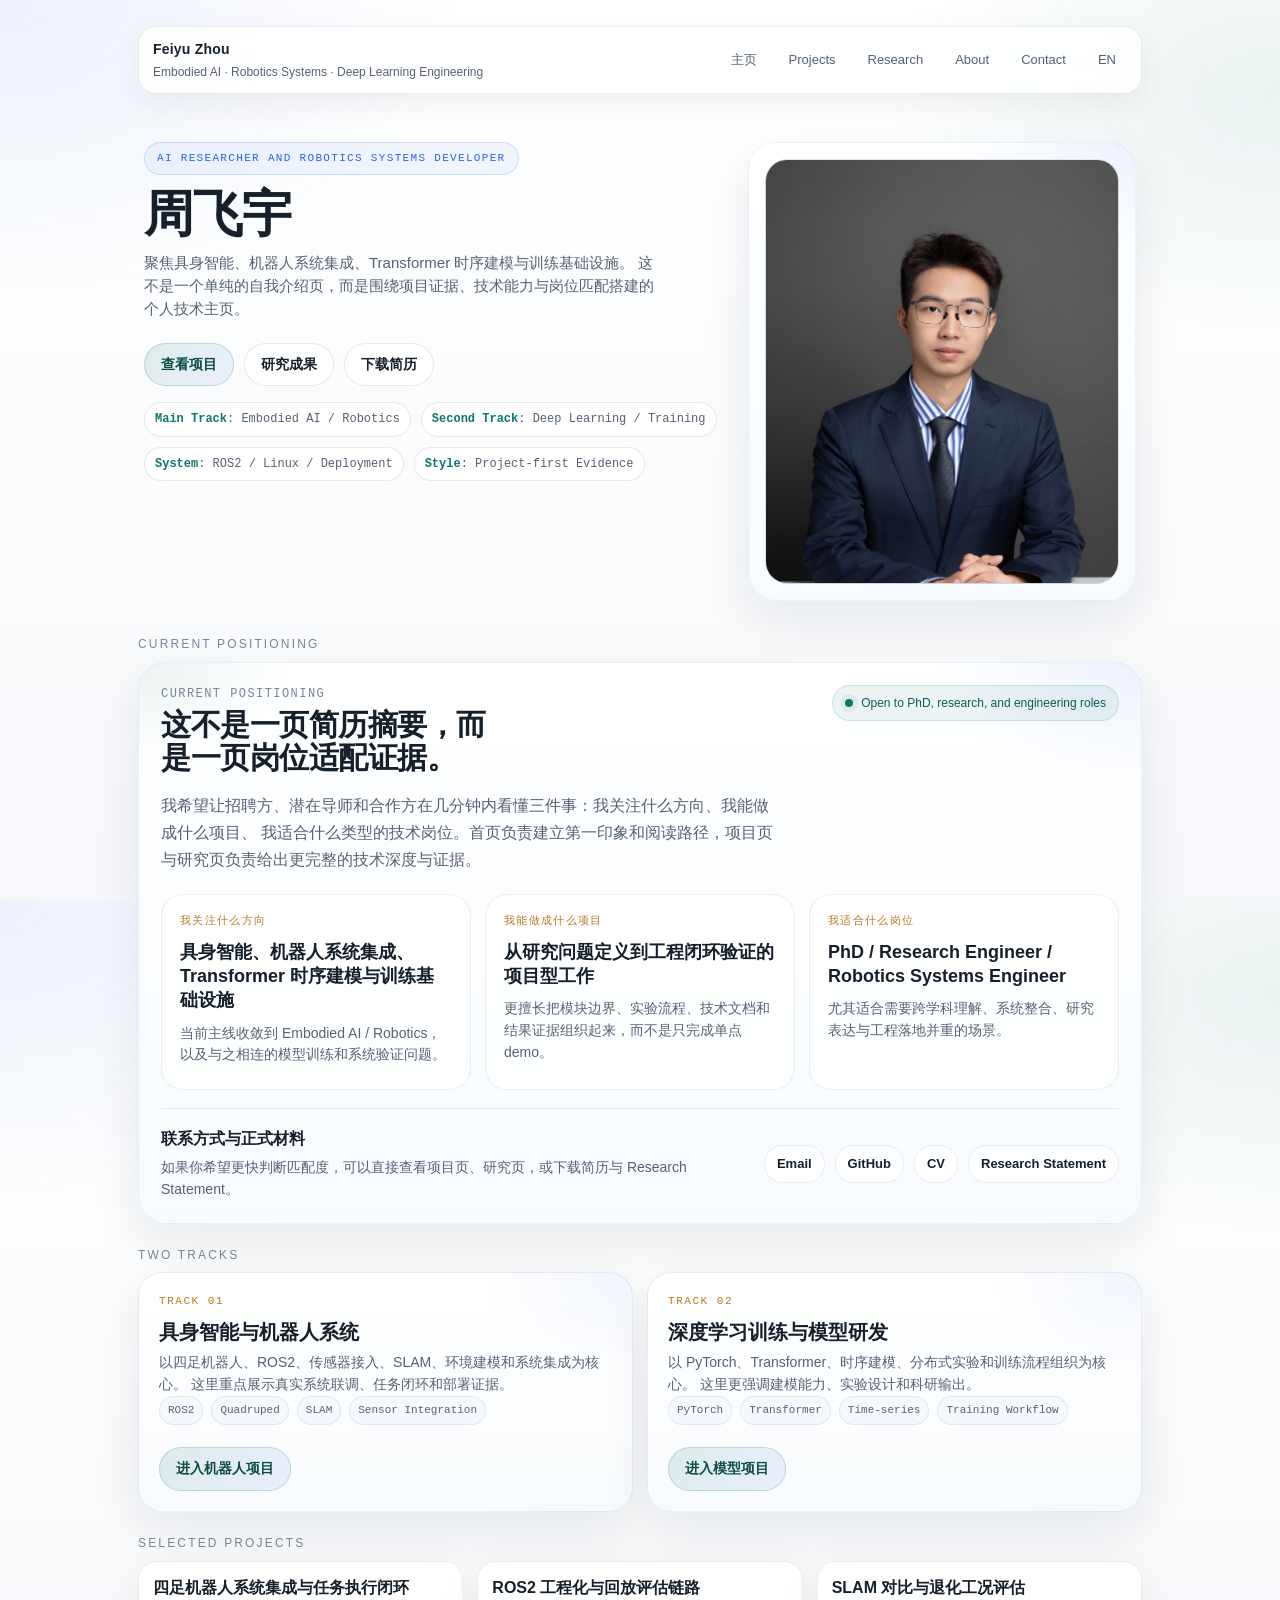
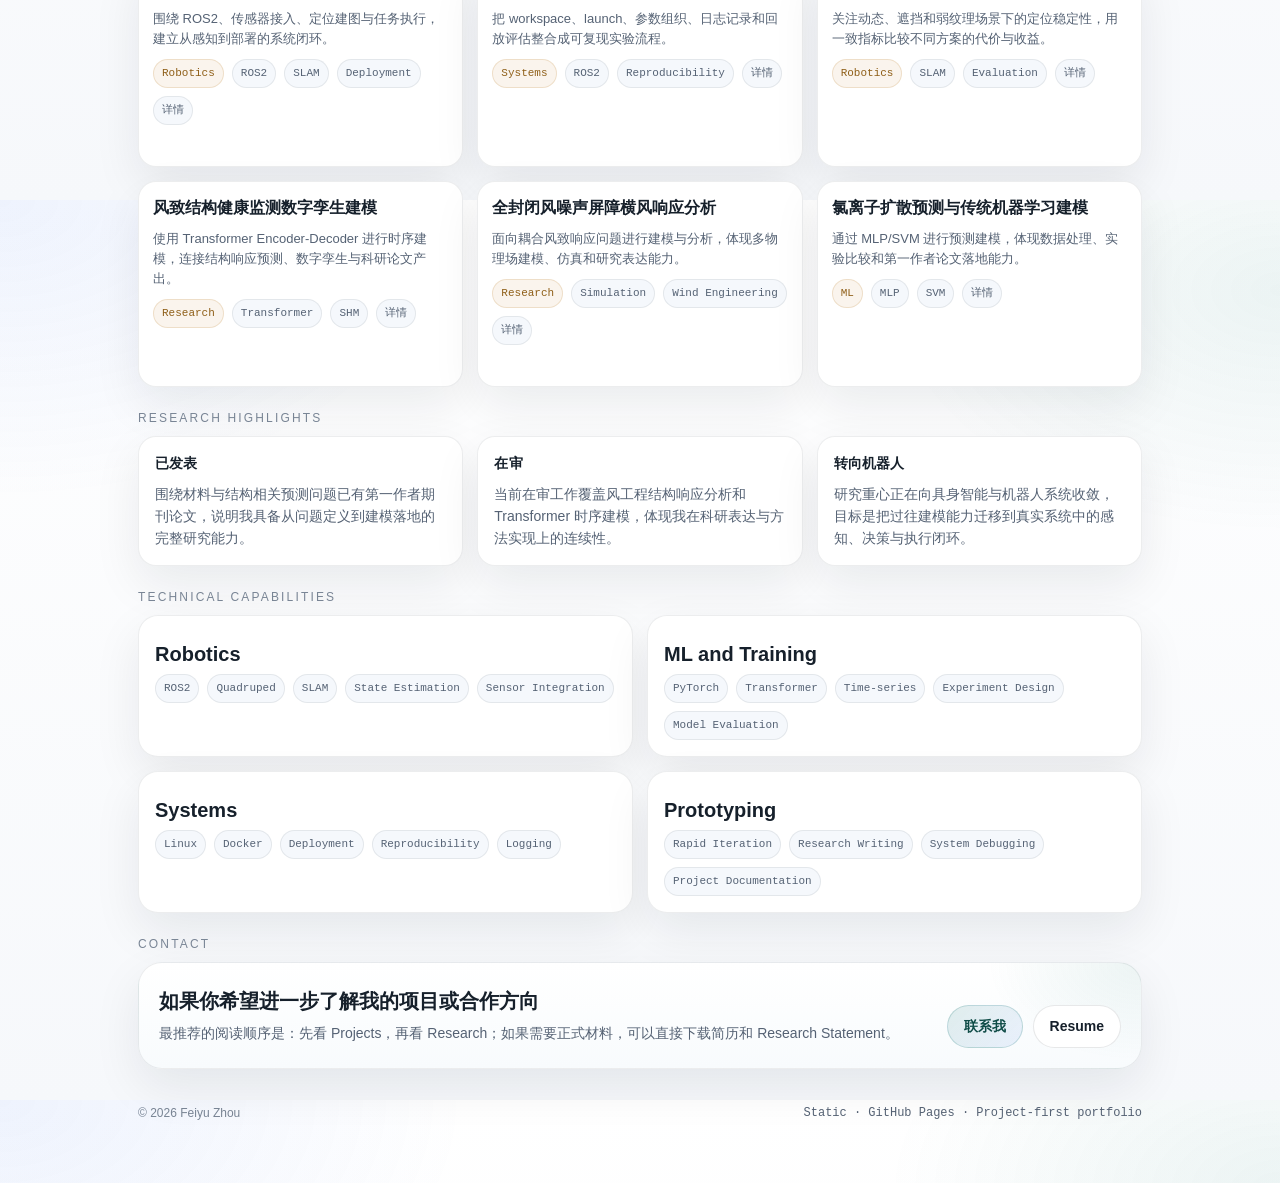
==== index.html @ b2c99eb6 "Completely redesign current positioning section" ====
<!doctype html>
<html lang="zh-CN">
  <head>
    <meta charset="utf-8" />
    <meta name="viewport" content="width=device-width, initial-scale=1" />
    <title>Feiyu Zhou | AI 与机器人系统研发主页</title>
    <meta
      name="description"
      content="周飞宇的个人主页：以项目为核心，展示具身智能、机器人系统集成、深度学习训练与研究成果。"
    />
    <meta name="theme-color" content="#f6f8fb" />
    <link rel="icon" href="assets/favicon.svg" />
    <link rel="stylesheet" href="assets/styles.css" />
  </head>
  <body>
    <div class="wrap">
      <header class="topbar">
        <div class="brand">
          <strong>Feiyu Zhou</strong>
          <span>Embodied AI · Robotics Systems · Deep Learning Engineering</span>
        </div>
        <nav class="nav" aria-label="primary">
          <a href="./">主页</a>
          <a href="projects/">Projects</a>
          <a href="research/">Research</a>
          <a href="about/">About</a>
          <a href="contact/">Contact</a>
          <a href="en/">EN</a>
        </nav>
      </header>

      <section class="hero home-hero">
        <div class="home-hero-main fade-in">
          <div class="eyebrow">AI Researcher and Robotics Systems Developer</div>
          <h1>周飞宇</h1>
          <p class="hero-lead hero-lead-wide">
            聚焦具身智能、机器人系统集成、Transformer 时序建模与训练基础设施。
            这不是一个单纯的自我介绍页，而是围绕项目证据、技术能力与岗位匹配搭建的个人技术主页。
          </p>

          <div class="hero-actions">
            <a class="button primary" href="projects/">查看项目</a>
            <a class="button" href="research/">研究成果</a>
            <a class="button" href="assets/FeiyuZhou_CV.pdf">下载简历</a>
          </div>

          <div class="pillrow">
            <span class="pill"><b>Main Track</b>: Embodied AI / Robotics</span>
            <span class="pill"><b>Second Track</b>: Deep Learning / Training</span>
            <span class="pill"><b>System</b>: ROS2 / Linux / Deployment</span>
            <span class="pill"><b>Style</b>: Project-first Evidence</span>
          </div>
        </div>

        <aside class="profile-panel fade-in d2">
          <figure class="profile-portrait-card">
            <div class="profile-portrait">
              <img src="assets/personal-professional-photo.jpeg" alt="Feiyu Zhou professional portrait" />
            </div>
          </figure>
        </aside>
      </section>

      <section class="section-block fade-in d2">
        <div class="section-title">Current Positioning</div>
        <div class="positioning-redesign">
          <div class="positioning-redesign-head">
            <div>
              <div class="profile-kicker">Current Positioning</div>
              <h2>这不是一页简历摘要，而是一页岗位适配证据。</h2>
            </div>
            <span class="status-dot">Open to PhD, research, and engineering roles</span>
          </div>

          <p class="positioning-redesign-summary">
            我希望让招聘方、潜在导师和合作方在几分钟内看懂三件事：我关注什么方向、我能做成什么项目、
            我适合什么类型的技术岗位。首页负责建立第一印象和阅读路径，项目页与研究页负责给出更完整的技术深度与证据。
          </p>

          <div class="positioning-redesign-grid">
            <article class="positioning-card">
              <span class="positioning-label">我关注什么方向</span>
              <strong>具身智能、机器人系统集成、Transformer 时序建模与训练基础设施</strong>
              <p>当前主线收敛到 Embodied AI / Robotics，以及与之相连的模型训练和系统验证问题。</p>
            </article>

            <article class="positioning-card">
              <span class="positioning-label">我能做成什么项目</span>
              <strong>从研究问题定义到工程闭环验证的项目型工作</strong>
              <p>更擅长把模块边界、实验流程、技术文档和结果证据组织起来，而不是只完成单点 demo。</p>
            </article>

            <article class="positioning-card">
              <span class="positioning-label">我适合什么岗位</span>
              <strong>PhD / Research Engineer / Robotics Systems Engineer</strong>
              <p>尤其适合需要跨学科理解、系统整合、研究表达与工程落地并重的场景。</p>
            </article>
          </div>

          <div class="positioning-support">
            <div class="positioning-support-copy">
              <strong>联系方式与正式材料</strong>
              <p>如果你希望更快判断匹配度，可以直接查看项目页、研究页，或下载简历与 Research Statement。</p>
            </div>
            <div class="positioning-links">
              <a href="mailto:Feiyu.2002@outlook.com">Email</a>
              <a href="https://github.com/fatfishzhou" target="_blank" rel="noreferrer">GitHub</a>
              <a href="assets/FeiyuZhou_CV.pdf">CV</a>
              <a href="assets/FeiyuZhou_RS.pdf">Research Statement</a>
            </div>
          </div>
        </div>
      </section>

      <section class="section-block fade-in d2">
        <div class="section-title">Two Tracks</div>
        <div class="track-grid">
          <article class="track-card">
            <div class="track-kicker">Track 01</div>
            <h3>具身智能与机器人系统</h3>
            <p>
              以四足机器人、ROS2、传感器接入、SLAM、环境建模和系统集成为核心。
              这里重点展示真实系统联调、任务闭环和部署证据。
            </p>
            <div class="meta">
              <span class="tag">ROS2</span>
              <span class="tag">Quadruped</span>
              <span class="tag">SLAM</span>
              <span class="tag">Sensor Integration</span>
            </div>
            <div class="hero-actions">
              <a class="button primary" href="projects/robotics/">进入机器人项目</a>
            </div>
          </article>

          <article class="track-card">
            <div class="track-kicker">Track 02</div>
            <h3>深度学习训练与模型研发</h3>
            <p>
              以 PyTorch、Transformer、时序建模、分布式实验和训练流程组织为核心。
              这里更强调建模能力、实验设计和科研输出。
            </p>
            <div class="meta">
              <span class="tag">PyTorch</span>
              <span class="tag">Transformer</span>
              <span class="tag">Time-series</span>
              <span class="tag">Training Workflow</span>
            </div>
            <div class="hero-actions">
              <a class="button primary" href="projects/ml/">进入模型项目</a>
            </div>
          </article>
        </div>
      </section>

      <section class="section-block fade-in d3">
        <div class="section-title">Selected Projects</div>
        <div class="project-grid">
          <article class="proj project-card">
            <h4>四足机器人系统集成与任务执行闭环</h4>
            <p>围绕 ROS2、传感器接入、定位建图与任务执行，建立从感知到部署的系统闭环。</p>
            <div class="meta">
              <span class="tag level">Robotics</span>
              <span class="tag">ROS2</span>
              <span class="tag">SLAM</span>
              <span class="tag">Deployment</span>
              <a class="tag" href="projects/robotics/">详情</a>
            </div>
          </article>

          <article class="proj project-card">
            <h4>ROS2 工程化与回放评估链路</h4>
            <p>把 workspace、launch、参数组织、日志记录和回放评估整合成可复现实验流程。</p>
            <div class="meta">
              <span class="tag level">Systems</span>
              <span class="tag">ROS2</span>
              <span class="tag">Reproducibility</span>
              <a class="tag" href="projects/robotics/">详情</a>
            </div>
          </article>

          <article class="proj project-card">
            <h4>SLAM 对比与退化工况评估</h4>
            <p>关注动态、遮挡和弱纹理场景下的定位稳定性，用一致指标比较不同方案的代价与收益。</p>
            <div class="meta">
              <span class="tag level">Robotics</span>
              <span class="tag">SLAM</span>
              <span class="tag">Evaluation</span>
              <a class="tag" href="projects/robotics/">详情</a>
            </div>
          </article>

          <article class="proj project-card">
            <h4>风致结构健康监测数字孪生建模</h4>
            <p>使用 Transformer Encoder-Decoder 进行时序建模，连接结构响应预测、数字孪生与科研论文产出。</p>
            <div class="meta">
              <span class="tag level">Research</span>
              <span class="tag">Transformer</span>
              <span class="tag">SHM</span>
              <a class="tag" href="projects/ml/">详情</a>
            </div>
          </article>

          <article class="proj project-card">
            <h4>全封闭风噪声屏障横风响应分析</h4>
            <p>面向耦合风致响应问题进行建模与分析，体现多物理场建模、仿真和研究表达能力。</p>
            <div class="meta">
              <span class="tag level">Research</span>
              <span class="tag">Simulation</span>
              <span class="tag">Wind Engineering</span>
              <a class="tag" href="research/">详情</a>
            </div>
          </article>

          <article class="proj project-card">
            <h4>氯离子扩散预测与传统机器学习建模</h4>
            <p>通过 MLP/SVM 进行预测建模，体现数据处理、实验比较和第一作者论文落地能力。</p>
            <div class="meta">
              <span class="tag level">ML</span>
              <span class="tag">MLP</span>
              <span class="tag">SVM</span>
              <a class="tag" href="projects/ml/">详情</a>
            </div>
          </article>
        </div>
      </section>

      <section class="section-block fade-in d3">
        <div class="section-title">Research Highlights</div>
        <div class="highlight-grid">
          <article class="card">
            <h3>已发表</h3>
            <p class="card-copy">围绕材料与结构相关预测问题已有第一作者期刊论文，说明我具备从问题定义到建模落地的完整研究能力。</p>
          </article>
          <article class="card">
            <h3>在审</h3>
            <p class="card-copy">当前在审工作覆盖风工程结构响应分析和 Transformer 时序建模，体现我在科研表达与方法实现上的连续性。</p>
          </article>
          <article class="card">
            <h3>转向机器人</h3>
            <p class="card-copy">研究重心正在向具身智能与机器人系统收敛，目标是把过往建模能力迁移到真实系统中的感知、决策与执行闭环。</p>
          </article>
        </div>
      </section>

      <section class="section-block fade-in d4">
        <div class="section-title">Technical Capabilities</div>
        <div class="skill-wall">
          <article class="skill-group">
            <h3>Robotics</h3>
            <div class="meta">
              <span class="tag">ROS2</span>
              <span class="tag">Quadruped</span>
              <span class="tag">SLAM</span>
              <span class="tag">State Estimation</span>
              <span class="tag">Sensor Integration</span>
            </div>
          </article>
          <article class="skill-group">
            <h3>ML and Training</h3>
            <div class="meta">
              <span class="tag">PyTorch</span>
              <span class="tag">Transformer</span>
              <span class="tag">Time-series</span>
              <span class="tag">Experiment Design</span>
              <span class="tag">Model Evaluation</span>
            </div>
          </article>
          <article class="skill-group">
            <h3>Systems</h3>
            <div class="meta">
              <span class="tag">Linux</span>
              <span class="tag">Docker</span>
              <span class="tag">Deployment</span>
              <span class="tag">Reproducibility</span>
              <span class="tag">Logging</span>
            </div>
          </article>
          <article class="skill-group">
            <h3>Prototyping</h3>
            <div class="meta">
              <span class="tag">Rapid Iteration</span>
              <span class="tag">Research Writing</span>
              <span class="tag">System Debugging</span>
              <span class="tag">Project Documentation</span>
            </div>
          </article>
        </div>
      </section>

      <section class="section-block fade-in d4">
        <div class="section-title">Contact</div>
        <div class="contact-banner">
          <div>
            <h3>如果你希望进一步了解我的项目或合作方向</h3>
            <p>
              最推荐的阅读顺序是：先看 <a href="projects/">Projects</a>，再看
              <a href="research/">Research</a>；如果需要正式材料，可以直接下载简历和 Research Statement。
            </p>
          </div>
          <div class="hero-actions">
            <a class="button primary" href="contact/">联系我</a>
            <a class="button" href="assets/FeiyuZhou_CV.pdf">Resume</a>
          </div>
        </div>
      </section>

      <footer class="footer">
        <div>© <span id="y"></span> Feiyu Zhou</div>
        <div><code>Static · GitHub Pages · Project-first portfolio</code></div>
      </footer>
    </div>

    <script src="assets/site.js"></script>
    <script>
      document.getElementById("y").textContent = String(new Date().getFullYear());
    </script>
  </body>
</html>
---- assets/styles.css ----
:root {
  --bg0: #f6f8fb;
  --bg1: #eef3f8;
  --bg2: #ffffff;
  --card: #ffffff;
  --card2: #f5f8fc;
  --border: #d8e1eb;
  --text: #16202b;
  --muted: #556274;
  --muted2: #798595;
  --accent: #0f766e;
  --accent2: #b7791f;
  --accent3: #2563eb;
  --danger: #c2410c;
  --shadow: 0 18px 48px rgba(15, 23, 42, 0.08);

  --radius: 18px;
  --radius2: 12px;
  --maxw: 1040px;
  --mono: ui-monospace, SFMono-Regular, Menlo, Monaco, Consolas, "Liberation Mono", "Courier New", monospace;
  --sans: "Avenir Next", "Segoe UI", "PingFang SC", "Hiragino Sans GB",
    "Microsoft YaHei", "Noto Sans CJK SC", sans-serif;
}

* { box-sizing: border-box; }
html, body { height: 100%; }

body {
  margin: 0;
  color: var(--text);
  font-family: var(--sans);
  line-height: 1.55;
  background:
    radial-gradient(780px 500px at 0% 0%, rgba(37, 99, 235, 0.08), transparent 60%),
    radial-gradient(680px 420px at 100% 10%, rgba(15, 118, 110, 0.08), transparent 58%),
    linear-gradient(180deg, var(--bg2), var(--bg0));
}

a {
  color: inherit;
  text-decoration: none;
}

a:hover {
  text-decoration: underline;
  text-underline-offset: 3px;
}

.wrap {
  max-width: var(--maxw);
  margin: 0 auto;
  padding: 26px 18px 60px;
}

.topbar {
  display: flex;
  align-items: center;
  justify-content: space-between;
  gap: 14px;
  padding: 12px 14px;
  border: 1px solid rgba(22, 32, 43, 0.08);
  border-radius: var(--radius);
  background: rgba(255, 255, 255, 0.86);
  backdrop-filter: blur(12px);
  box-shadow: 0 10px 30px rgba(15, 23, 42, 0.06);
  position: sticky;
  top: 14px;
  z-index: 10;
}

.brand {
  display: flex;
  flex-direction: column;
  gap: 2px;
}

.brand strong {
  letter-spacing: 0.2px;
  font-size: 14px;
}

.brand span {
  font-size: 12px;
  color: var(--muted);
}

.nav {
  display: flex;
  flex-wrap: wrap;
  gap: 10px;
  justify-content: flex-end;
}

.nav a {
  font-size: 13px;
  padding: 8px 10px;
  border-radius: 999px;
  border: 1px solid transparent;
  color: var(--muted);
}

.nav a[aria-current="page"] {
  color: var(--accent3);
  border-color: rgba(37, 99, 235, 0.18);
  background: rgba(37, 99, 235, 0.08);
}

.nav a:hover {
  color: var(--text);
  border-color: rgba(22, 32, 43, 0.1);
  background: rgba(255, 255, 255, 0.82);
  text-decoration: none;
}

.hero {
  padding: 44px 6px 12px;
  display: grid;
  grid-template-columns: 1.35fr 0.65fr;
  gap: 18px;
  align-items: start;
}

.home-hero {
  grid-template-columns: minmax(0, 1.2fr) minmax(320px, 0.8fr);
  gap: 22px;
  padding-top: 48px;
}

.home-hero-main {
  position: relative;
}

.eyebrow {
  display: inline-flex;
  align-items: center;
  gap: 8px;
  padding: 7px 12px;
  border-radius: 999px;
  border: 1px solid rgba(37, 99, 235, 0.18);
  background: rgba(37, 99, 235, 0.06);
  color: var(--accent3);
  font-family: var(--mono);
  font-size: 11px;
  letter-spacing: 0.12em;
  text-transform: uppercase;
}

.hero h1 {
  margin: 14px 0 8px;
  font-size: 50px;
  line-height: 1.03;
  letter-spacing: -1.1px;
  max-width: 11ch;
}

.hero p {
  margin: 10px 0 0;
  color: var(--muted);
  font-size: 15px;
  max-width: 62ch;
}

.hero-lead {
  font-size: 16px;
  color: var(--muted);
  max-width: 58ch;
}

.hero-actions {
  display: flex;
  flex-wrap: wrap;
  gap: 10px;
  margin-top: 22px;
}

.button {
  display: inline-flex;
  align-items: center;
  justify-content: center;
  min-height: 42px;
  padding: 10px 16px;
  border-radius: 999px;
  border: 1px solid rgba(22, 32, 43, 0.1);
  background: #ffffff;
  color: var(--text);
  font-size: 14px;
  font-weight: 600;
  text-decoration: none;
  transition: transform 180ms ease, border-color 180ms ease, background 180ms ease, box-shadow 180ms ease;
}

.button:hover {
  transform: translateY(-1px);
  border-color: rgba(22, 32, 43, 0.18);
  background: #f9fbfd;
  box-shadow: 0 10px 20px rgba(15, 23, 42, 0.05);
  text-decoration: none;
}

.button.primary {
  border-color: rgba(15, 118, 110, 0.2);
  background: linear-gradient(135deg, rgba(15, 118, 110, 0.12), rgba(37, 99, 235, 0.08));
  color: #0f4c47;
}

.button.ghost {
  background: transparent;
  color: var(--muted);
}

.pillrow {
  display: flex;
  flex-wrap: wrap;
  gap: 10px;
  margin-top: 16px;
}

.pill {
  font-family: var(--mono);
  font-size: 12px;
  padding: 7px 10px;
  border-radius: 999px;
  border: 1px solid rgba(22, 32, 43, 0.1);
  background: rgba(255, 255, 255, 0.84);
  color: var(--muted);
}

.pill b {
  color: var(--accent);
  font-weight: 700;
}

.signal-grid {
  display: grid;
  grid-template-columns: repeat(3, minmax(0, 1fr));
  gap: 12px;
  margin-top: 24px;
}

.signal-card {
  padding: 16px;
  border-radius: var(--radius);
  border: 1px solid rgba(22, 32, 43, 0.08);
  background: linear-gradient(180deg, #ffffff, #f8fbfd);
  box-shadow: var(--shadow);
}

.signal-card strong {
  display: block;
  margin: 8px 0;
  font-size: 16px;
  line-height: 1.3;
}

.signal-card p {
  margin: 0;
  font-size: 13px;
  color: var(--muted);
}

.signal-label {
  font-family: var(--mono);
  font-size: 11px;
  letter-spacing: 0.14em;
  text-transform: uppercase;
  color: var(--accent2);
}

.card {
  border: 1px solid rgba(22, 32, 43, 0.08);
  border-radius: var(--radius);
  padding: 16px;
  background: var(--card);
  box-shadow: var(--shadow);
}

.card h3 {
  margin: 0 0 10px;
  font-size: 14px;
  letter-spacing: 0.2px;
}

.card .kv {
  display: grid;
  grid-template-columns: 90px 1fr;
  gap: 10px 12px;
  font-size: 13px;
  color: var(--muted);
}

.card .kv div:nth-child(odd) {
  font-family: var(--mono);
  color: var(--muted2);
}

.card .kv a {
  color: var(--text);
}

.profile-panel {
  position: relative;
}

.profile-portrait-card {
  margin: 0;
  border: 1px solid rgba(37, 99, 235, 0.08);
  border-radius: 28px;
  padding: 16px;
  background:
    radial-gradient(260px 160px at 100% 0%, rgba(37, 99, 235, 0.08), transparent 70%),
    linear-gradient(180deg, #ffffff, #f7fbff);
  box-shadow: var(--shadow);
}

.profile-card {
  position: relative;
  overflow: hidden;
  border: 1px solid rgba(37, 99, 235, 0.08);
  border-radius: 28px;
  padding: 22px;
  background:
    radial-gradient(260px 160px at 100% 0%, rgba(37, 99, 235, 0.08), transparent 70%),
    radial-gradient(220px 120px at 0% 18%, rgba(15, 118, 110, 0.08), transparent 70%),
    linear-gradient(180deg, #ffffff, #f7fbff);
  box-shadow: var(--shadow);
}

.profile-portrait {
  margin: 0;
  border-radius: 22px;
  overflow: hidden;
  aspect-ratio: 5 / 6;
  background: linear-gradient(180deg, #d9e1ea, #eef3f8);
  border: 1px solid rgba(22, 32, 43, 0.06);
}

.profile-portrait img {
  display: block;
  width: 100%;
  height: 100%;
  object-fit: cover;
  object-position: center 18%;
}

.profile-card-wide {
  width: 100%;
}

.positioning-redesign {
  border: 1px solid rgba(37, 99, 235, 0.08);
  border-radius: 28px;
  padding: 22px;
  background:
    radial-gradient(300px 180px at 100% 0%, rgba(37, 99, 235, 0.08), transparent 70%),
    radial-gradient(220px 140px at 0% 0%, rgba(15, 118, 110, 0.08), transparent 70%),
    linear-gradient(180deg, #ffffff, #f7fbff);
  box-shadow: var(--shadow);
}

.positioning-redesign-head {
  display: flex;
  align-items: flex-start;
  justify-content: space-between;
  gap: 16px;
}

.positioning-redesign-head h2 {
  margin: 6px 0 0;
  font-size: 30px;
  line-height: 1.08;
  letter-spacing: -0.5px;
  max-width: 20ch;
}

.positioning-redesign-summary {
  margin: 18px 0 0;
  color: var(--muted);
  font-size: 16px;
  line-height: 1.7;
  max-width: 70ch;
}

.positioning-redesign-grid {
  display: grid;
  grid-template-columns: repeat(3, minmax(0, 1fr));
  gap: 14px;
  margin-top: 20px;
}

.positioning-card {
  min-height: 196px;
  padding: 18px;
  border-radius: 22px;
  border: 1px solid rgba(22, 32, 43, 0.08);
  background: rgba(255, 255, 255, 0.82);
}

.positioning-label {
  display: block;
  margin-bottom: 10px;
  font-family: var(--mono);
  font-size: 11px;
  letter-spacing: 0.12em;
  text-transform: uppercase;
  color: var(--accent2);
}

.positioning-card strong {
  display: block;
  font-size: 18px;
  line-height: 1.35;
}

.positioning-card p {
  margin: 10px 0 0;
  color: var(--muted);
  font-size: 14px;
}

.positioning-support {
  display: grid;
  grid-template-columns: minmax(0, 1fr) auto;
  gap: 16px;
  align-items: center;
  margin-top: 18px;
  padding-top: 18px;
  border-top: 1px solid rgba(22, 32, 43, 0.08);
}

.positioning-support-copy strong {
  display: block;
  margin-bottom: 6px;
  font-size: 16px;
}

.positioning-support-copy p {
  margin: 0;
  color: var(--muted);
  font-size: 14px;
}

.positioning-links {
  display: flex;
  flex-wrap: wrap;
  justify-content: flex-end;
  gap: 10px;
}

.positioning-links a {
  display: inline-flex;
  align-items: center;
  min-height: 36px;
  padding: 8px 12px;
  border-radius: 999px;
  border: 1px solid rgba(22, 32, 43, 0.08);
  background: rgba(255, 255, 255, 0.94);
  text-decoration: none;
  font-size: 13px;
  font-weight: 600;
}

.profile-header {
  display: flex;
  flex-direction: column;
  gap: 10px;
}

.profile-kicker {
  font-family: var(--mono);
  font-size: 12px;
  letter-spacing: 0.12em;
  text-transform: uppercase;
  color: var(--muted2);
}

.profile-header h2 {
  margin: 0;
  font-size: 26px;
  line-height: 1.1;
  letter-spacing: -0.4px;
}

.status-dot {
  display: inline-flex;
  width: fit-content;
  align-items: center;
  gap: 8px;
  padding: 8px 12px;
  border-radius: 999px;
  background: rgba(15, 118, 110, 0.08);
  border: 1px solid rgba(15, 118, 110, 0.14);
  color: #0f5c56;
  font-size: 12px;
}

.status-dot::before {
  content: "";
  width: 8px;
  height: 8px;
  border-radius: 999px;
  background: var(--accent);
  box-shadow: 0 0 0 5px rgba(15, 118, 110, 0.08);
}

.profile-copy {
  margin-top: 16px;
  color: var(--muted);
  font-size: 14px;
}

.profile-list {
  margin-top: 20px;
  display: grid;
  gap: 14px;
}

.profile-list div {
  display: grid;
  gap: 5px;
}

.profile-list span {
  font-family: var(--mono);
  font-size: 11px;
  letter-spacing: 0.12em;
  text-transform: uppercase;
  color: var(--muted2);
}

.profile-list a,
.profile-list strong {
  color: var(--text);
  font-size: 14px;
  font-weight: 600;
}

.doc-links {
  display: flex;
  flex-wrap: wrap;
  gap: 10px;
}

.doc-links a {
  display: inline-flex;
  align-items: center;
  min-height: 34px;
  padding: 7px 11px;
  border-radius: 999px;
  border: 1px solid rgba(22, 32, 43, 0.08);
  background: rgba(255, 255, 255, 0.88);
  text-decoration: none;
}

.mini-metrics {
  margin-top: 22px;
  display: grid;
  gap: 12px;
}

.mini-metrics div {
  display: grid;
  grid-template-columns: 40px 1fr;
  gap: 12px;
  align-items: center;
}

.mini-metrics strong {
  font-size: 20px;
  color: var(--accent2);
}

.mini-metrics span {
  color: var(--muted);
  font-size: 13px;
}

.grid {
  display: grid;
  grid-template-columns: repeat(12, 1fr);
  gap: 14px;
  margin-top: 20px;
}

.col-7 { grid-column: span 7; }
.col-5 { grid-column: span 5; }
.col-6 { grid-column: span 6; }
.col-12 { grid-column: span 12; }

.section-title {
  margin: 22px 0 8px;
  font-size: 12px;
  letter-spacing: 0.18em;
  text-transform: uppercase;
  color: var(--muted2);
}

.map-grid {
  display: grid;
  grid-template-columns: repeat(3, minmax(0, 1fr));
  gap: 14px;
}

.map-card {
  position: relative;
  min-height: 196px;
  border-radius: 24px;
  border: 1px solid rgba(22, 32, 43, 0.08);
  padding: 18px;
  background: linear-gradient(180deg, #ffffff, #f8fbfd);
  box-shadow: var(--shadow);
}

.map-index {
  display: inline-block;
  margin-bottom: 24px;
  font-family: var(--mono);
  font-size: 28px;
  line-height: 1;
  color: rgba(37, 99, 235, 0.76);
}

.map-card h3 {
  margin: 0 0 8px;
  font-size: 18px;
  line-height: 1.25;
}

.map-card p {
  margin: 0;
  color: var(--muted);
  font-size: 14px;
}

.proj {
  border-radius: var(--radius);
  border: 1px solid rgba(22, 32, 43, 0.08);
  background: #ffffff;
  padding: 14px 14px 12px;
  transition: transform 180ms ease, border-color 180ms ease, background 180ms ease, box-shadow 180ms ease;
  box-shadow: var(--shadow);
}

.proj:hover {
  transform: translateY(-2px);
  border-color: rgba(37, 99, 235, 0.18);
  background: #fbfdff;
  box-shadow: 0 18px 40px rgba(37, 99, 235, 0.08);
}

.proj h4 {
  margin: 0 0 8px;
  font-size: 15px;
}

.proj p {
  margin: 0 0 10px;
  color: var(--muted);
  font-size: 13px;
}

.feature-stack {
  display: grid;
  gap: 14px;
}

.proj-featured {
  background:
    radial-gradient(260px 140px at 100% 0%, rgba(15, 118, 110, 0.08), transparent 75%),
    #ffffff;
}

.proj-head {
  display: flex;
  gap: 12px;
  justify-content: space-between;
  align-items: flex-start;
}

.proj-head h4 {
  font-size: 18px;
}

.proj-head p {
  font-size: 14px;
}

.evidence-list {
  margin: 0 0 14px;
  padding-left: 18px;
  color: var(--muted);
  font-size: 14px;
}

.evidence-list li + li {
  margin-top: 8px;
}

.meta {
  display: flex;
  flex-wrap: wrap;
  gap: 8px;
  align-items: center;
}

.tag {
  font-family: var(--mono);
  font-size: 11px;
  padding: 5px 8px;
  border-radius: 999px;
  background: #f5f8fc;
  border: 1px solid rgba(22, 32, 43, 0.08);
  color: var(--muted);
}

.tag.level {
  border-color: rgba(183, 121, 31, 0.18);
  background: rgba(183, 121, 31, 0.08);
  color: #8f5f18;
}

.tag.bad {
  border-color: rgba(194, 65, 12, 0.16);
  background: rgba(194, 65, 12, 0.08);
  color: var(--danger);
}

.filters {
  display: flex;
  flex-wrap: wrap;
  gap: 10px;
  align-items: center;
  margin: 10px 0 14px;
}

.filters input[type="search"] {
  width: min(520px, 100%);
  padding: 10px 12px;
  border-radius: 12px;
  border: 1px solid rgba(22, 32, 43, 0.1);
  background: #ffffff;
  color: var(--text);
  outline: none;
}

.filters input[type="search"]::placeholder {
  color: var(--muted2);
}

.filters .chip {
  border: 1px solid rgba(22, 32, 43, 0.1);
  background: #ffffff;
  color: var(--muted);
  padding: 7px 10px;
  border-radius: 999px;
  font-family: var(--mono);
  font-size: 12px;
  cursor: pointer;
  user-select: none;
}

.filters .chip[aria-pressed="true"] {
  border-color: rgba(15, 118, 110, 0.2);
  background: rgba(15, 118, 110, 0.08);
  color: #0f5c56;
}

.progress-card {
  height: 100%;
  background:
    radial-gradient(240px 140px at 100% 0%, rgba(183, 121, 31, 0.08), transparent 75%),
    #ffffff;
}

.progress-list {
  display: grid;
  gap: 16px;
}

.progress-list div {
  padding-top: 2px;
  border-top: 1px solid rgba(22, 32, 43, 0.08);
}

.progress-list div:first-child {
  border-top: 0;
  padding-top: 0;
}

.progress-list span {
  display: inline-block;
  margin-bottom: 6px;
  font-family: var(--mono);
  font-size: 12px;
  color: #8f5f18;
}

.progress-list p {
  margin: 0;
  color: var(--muted);
  font-size: 14px;
}

.section-block {
  margin-top: 14px;
}

.hero-simple {
  grid-template-columns: minmax(0, 1fr) minmax(280px, 0.72fr);
  padding-bottom: 0;
}

.hero-simple h1 {
  max-width: 15ch;
}

.hero-lead-wide {
  max-width: 70ch;
}

.intro-strip {
  border: 1px solid rgba(22, 32, 43, 0.08);
  border-radius: 24px;
  padding: 18px 20px;
  background: linear-gradient(180deg, #ffffff, #f8fbfd);
  box-shadow: var(--shadow);
}

.intro-strip p {
  margin: 0;
  font-size: 15px;
  color: var(--muted);
}

.track-grid,
.project-grid,
.highlight-grid,
.category-grid,
.about-layout,
.contact-grid {
  display: grid;
  gap: 14px;
}

.track-grid {
  grid-template-columns: repeat(2, minmax(0, 1fr));
}

.project-grid {
  grid-template-columns: repeat(3, minmax(0, 1fr));
}

.highlight-grid,
.about-layout,
.contact-grid {
  grid-template-columns: repeat(3, minmax(0, 1fr));
}

.category-grid {
  grid-template-columns: repeat(2, minmax(0, 1fr));
}

.track-card,
.category-card {
  min-height: 240px;
}

.track-card {
  border: 1px solid rgba(22, 32, 43, 0.08);
  border-radius: 24px;
  padding: 20px;
  background:
    radial-gradient(220px 140px at 100% 0%, rgba(37, 99, 235, 0.06), transparent 70%),
    linear-gradient(180deg, #ffffff, #f8fbfd);
  box-shadow: var(--shadow);
}

.track-kicker {
  font-family: var(--mono);
  font-size: 11px;
  letter-spacing: 0.14em;
  text-transform: uppercase;
  color: var(--accent2);
}

.track-card h3,
.category-card h3,
.skill-group h3 {
  margin: 10px 0 8px;
  font-size: 20px;
  line-height: 1.2;
}

.track-card p,
.category-card p,
.card-copy {
  margin: 0;
  color: var(--muted);
  font-size: 14px;
}

.project-card {
  min-height: 206px;
}

.project-card h4 {
  font-size: 16px;
}

.skill-wall {
  display: grid;
  grid-template-columns: repeat(2, minmax(0, 1fr));
  gap: 14px;
}

.skill-group {
  border: 1px solid rgba(22, 32, 43, 0.08);
  border-radius: 20px;
  padding: 16px;
  background: #ffffff;
  box-shadow: var(--shadow);
}

.contact-banner {
  display: grid;
  grid-template-columns: minmax(0, 1fr) auto;
  gap: 16px;
  align-items: center;
  border: 1px solid rgba(22, 32, 43, 0.08);
  border-radius: 24px;
  padding: 20px;
  background:
    radial-gradient(220px 140px at 100% 0%, rgba(15, 118, 110, 0.08), transparent 70%),
    linear-gradient(180deg, #ffffff, #f8fbfd);
  box-shadow: var(--shadow);
}

.contact-banner h3 {
  margin: 0 0 6px;
  font-size: 20px;
}

.contact-banner p {
  margin: 0;
  color: var(--muted);
  font-size: 14px;
}

.about-grid {
  display: grid;
  grid-template-columns: repeat(3, minmax(0, 1fr));
  gap: 14px;
}

.about-card {
  min-height: 172px;
}

.about-card p {
  margin: 0;
  color: var(--muted);
  font-size: 14px;
}

.footer {
  margin-top: 34px;
  color: var(--muted2);
  font-size: 12px;
  display: flex;
  flex-wrap: wrap;
  gap: 10px;
  justify-content: space-between;
  align-items: center;
}

.footer code {
  font-family: var(--mono);
  color: var(--muted);
}

.fade-in {
  opacity: 0;
  transform: translateY(10px);
  animation: fadeInUp 700ms ease forwards;
}

.fade-in.d2 { animation-delay: 90ms; }
.fade-in.d3 { animation-delay: 160ms; }
.fade-in.d4 { animation-delay: 230ms; }

@keyframes fadeInUp {
  to {
    opacity: 1;
    transform: translateY(0);
  }
}

@media (max-width: 840px) {
  .hero {
    grid-template-columns: 1fr;
    padding-top: 30px;
  }

  .hero h1 {
    font-size: 38px;
    max-width: none;
  }

  .col-7,
  .col-5,
  .col-6 {
    grid-column: span 12;
  }

  .topbar {
    position: static;
  }

  .signal-grid,
  .map-grid,
  .about-grid,
  .track-grid,
  .project-grid,
  .highlight-grid,
  .category-grid,
  .about-layout,
  .contact-grid,
  .skill-wall {
    grid-template-columns: 1fr;
  }

  .profile-card {
    border-radius: 22px;
  }

  .contact-banner {
    grid-template-columns: 1fr;
  }

  .positioning-redesign-head,
  .positioning-redesign-grid,
  .positioning-support {
    grid-template-columns: 1fr;
  }

  .positioning-redesign-head {
    display: grid;
  }

  .positioning-links {
    justify-content: flex-start;
  }
}

@media (max-width: 640px) {
  .wrap {
    padding: 18px 14px 50px;
  }

  .topbar {
    padding: 12px;
  }

  .home-hero {
    padding-top: 28px;
    gap: 16px;
  }

  .hero h1 {
    font-size: 34px;
    line-height: 1.04;
  }

  .hero-actions,
  .pillrow {
    gap: 8px;
  }

  .button {
    width: 100%;
  }

  .proj-head {
    flex-direction: column;
  }

  .mini-metrics div {
    grid-template-columns: 32px 1fr;
  }
}
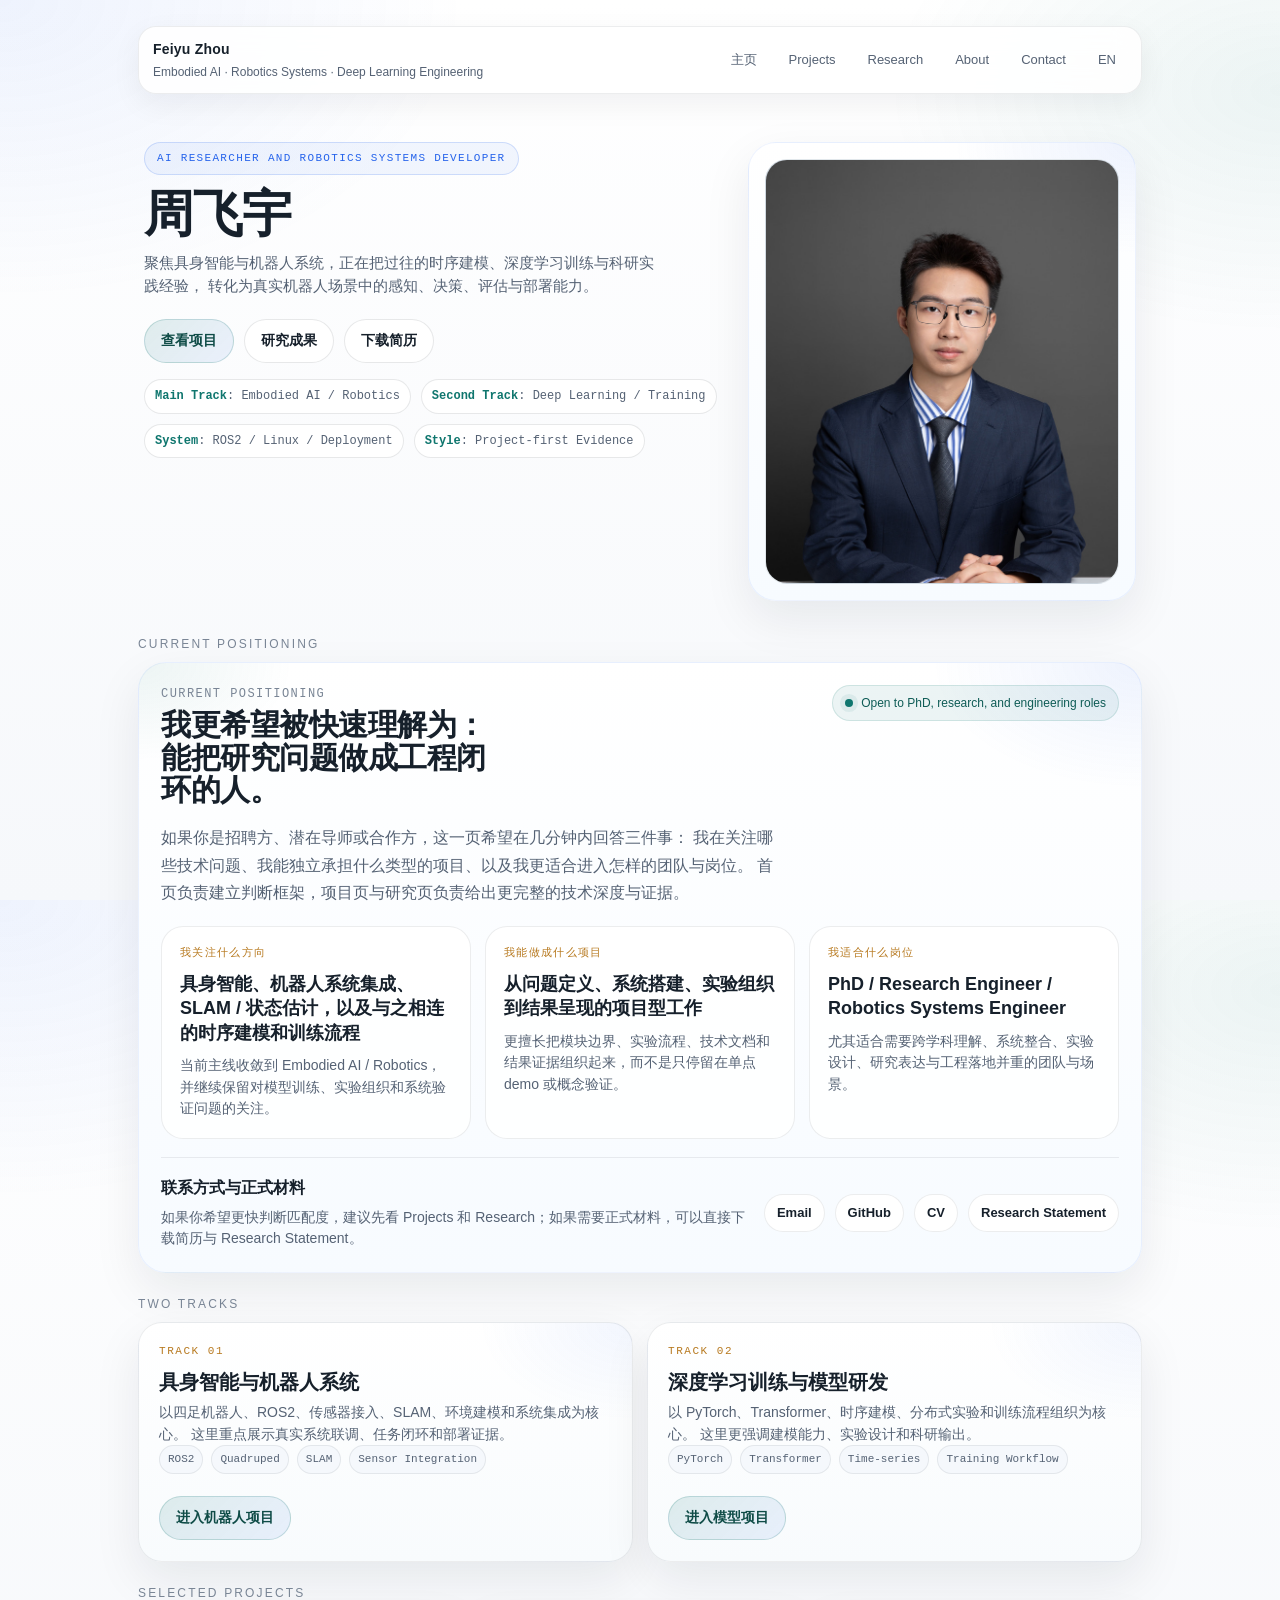
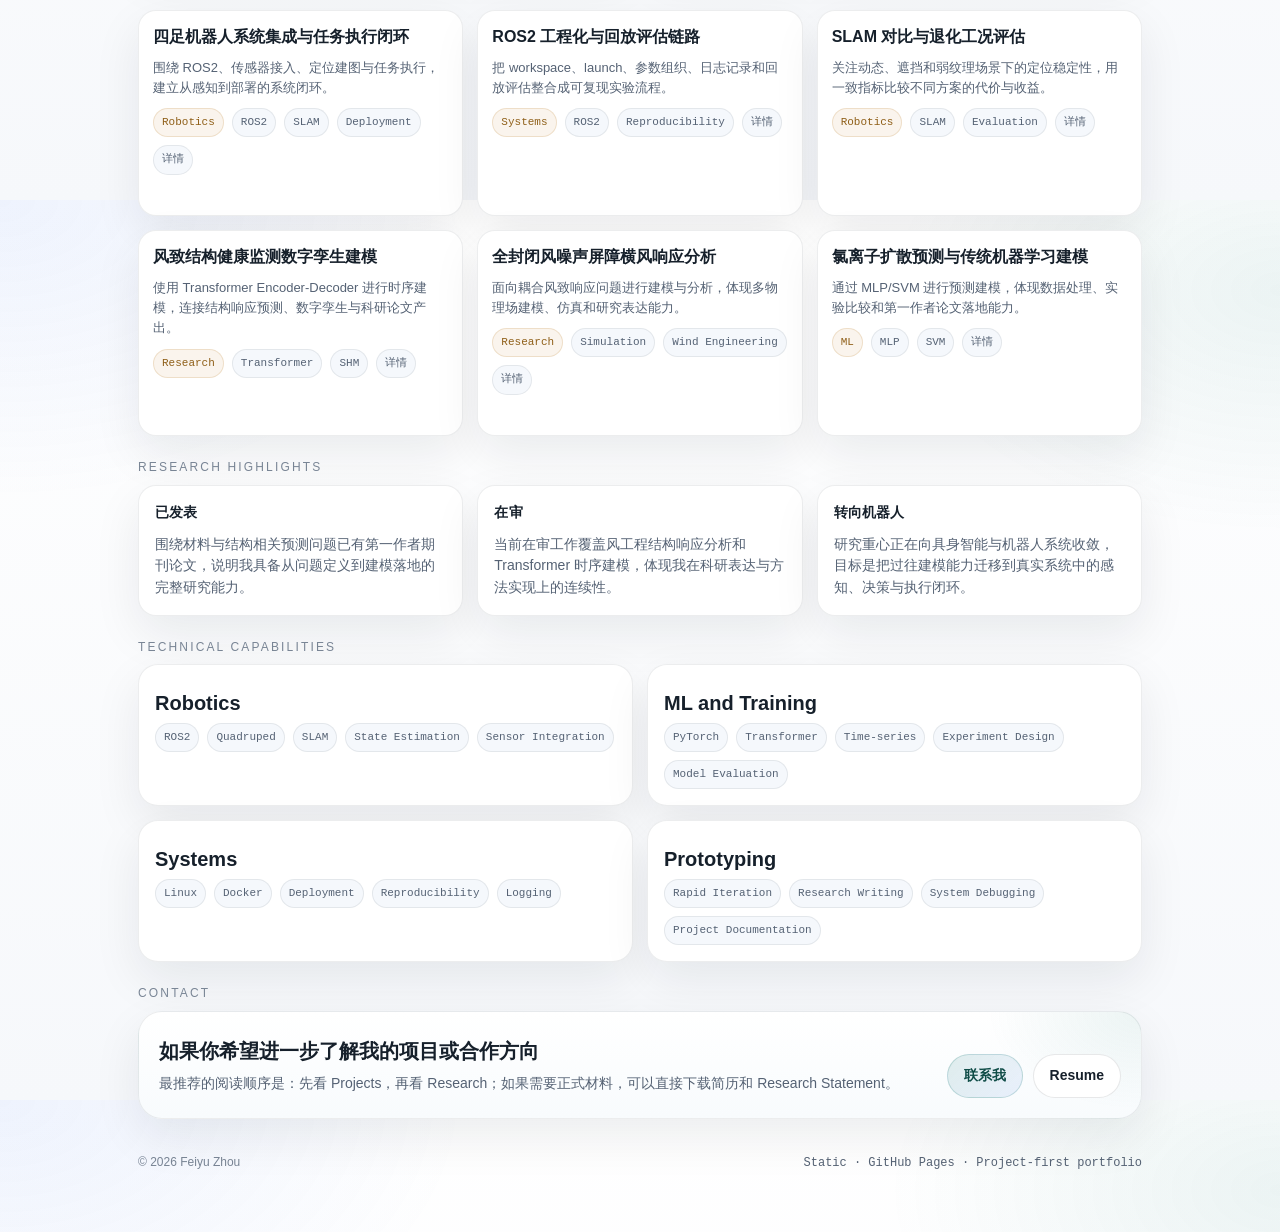
==== commit d59e2039: "Refine homepage positioning copy" ====
--- a/index.html
+++ b/index.html
@@ -34,8 +34,8 @@
           <div class="eyebrow">AI Researcher and Robotics Systems Developer</div>
           <h1>周飞宇</h1>
           <p class="hero-lead hero-lead-wide">
-            聚焦具身智能、机器人系统集成、Transformer 时序建模与训练基础设施。
-            这不是一个单纯的自我介绍页，而是围绕项目证据、技术能力与岗位匹配搭建的个人技术主页。
+            聚焦具身智能与机器人系统，正在把过往的时序建模、深度学习训练与科研实践经验，
+            转化为真实机器人场景中的感知、决策、评估与部署能力。
           </p>
 
           <div class="hero-actions">
@@ -67,40 +67,41 @@
           <div class="positioning-redesign-head">
             <div>
               <div class="profile-kicker">Current Positioning</div>
-              <h2>这不是一页简历摘要，而是一页岗位适配证据。</h2>
+              <h2>我更希望被快速理解为：能把研究问题做成工程闭环的人。</h2>
             </div>
             <span class="status-dot">Open to PhD, research, and engineering roles</span>
           </div>
 
           <p class="positioning-redesign-summary">
-            我希望让招聘方、潜在导师和合作方在几分钟内看懂三件事：我关注什么方向、我能做成什么项目、
-            我适合什么类型的技术岗位。首页负责建立第一印象和阅读路径，项目页与研究页负责给出更完整的技术深度与证据。
+            如果你是招聘方、潜在导师或合作方，这一页希望在几分钟内回答三件事：
+            我在关注哪些技术问题、我能独立承担什么类型的项目、以及我更适合进入怎样的团队与岗位。
+            首页负责建立判断框架，项目页与研究页负责给出更完整的技术深度与证据。
           </p>
 
           <div class="positioning-redesign-grid">
             <article class="positioning-card">
               <span class="positioning-label">我关注什么方向</span>
-              <strong>具身智能、机器人系统集成、Transformer 时序建模与训练基础设施</strong>
-              <p>当前主线收敛到 Embodied AI / Robotics，以及与之相连的模型训练和系统验证问题。</p>
+              <strong>具身智能、机器人系统集成、SLAM / 状态估计，以及与之相连的时序建模和训练流程</strong>
+              <p>当前主线收敛到 Embodied AI / Robotics，并继续保留对模型训练、实验组织和系统验证问题的关注。</p>
             </article>
 
             <article class="positioning-card">
               <span class="positioning-label">我能做成什么项目</span>
-              <strong>从研究问题定义到工程闭环验证的项目型工作</strong>
-              <p>更擅长把模块边界、实验流程、技术文档和结果证据组织起来，而不是只完成单点 demo。</p>
+              <strong>从问题定义、系统搭建、实验组织到结果呈现的项目型工作</strong>
+              <p>更擅长把模块边界、实验流程、技术文档和结果证据组织起来，而不是只停留在单点 demo 或概念验证。</p>
             </article>
 
             <article class="positioning-card">
               <span class="positioning-label">我适合什么岗位</span>
               <strong>PhD / Research Engineer / Robotics Systems Engineer</strong>
-              <p>尤其适合需要跨学科理解、系统整合、研究表达与工程落地并重的场景。</p>
+              <p>尤其适合需要跨学科理解、系统整合、实验设计、研究表达与工程落地并重的团队与场景。</p>
             </article>
           </div>
 
           <div class="positioning-support">
             <div class="positioning-support-copy">
               <strong>联系方式与正式材料</strong>
-              <p>如果你希望更快判断匹配度，可以直接查看项目页、研究页，或下载简历与 Research Statement。</p>
+              <p>如果你希望更快判断匹配度，建议先看 Projects 和 Research；如果需要正式材料，可以直接下载简历与 Research Statement。</p>
             </div>
             <div class="positioning-links">
               <a href="mailto:Feiyu.2002@outlook.com">Email</a>
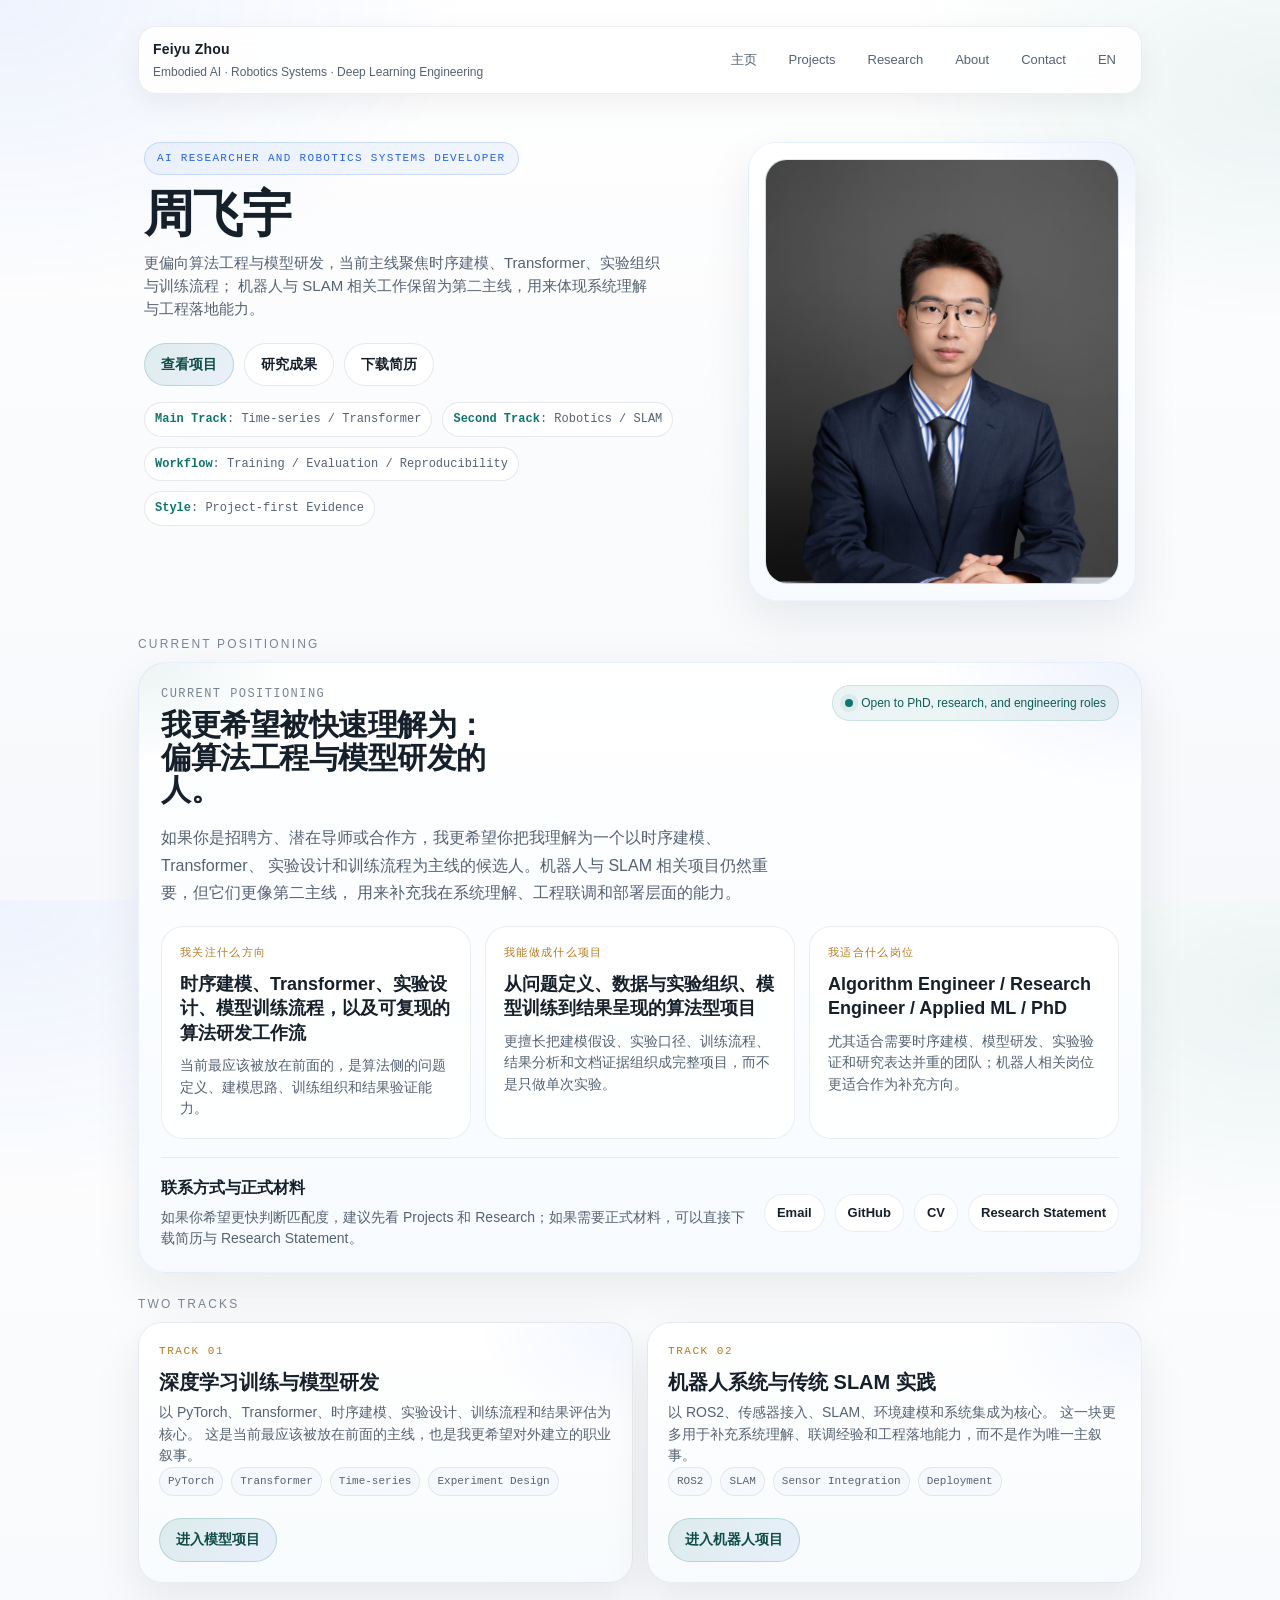
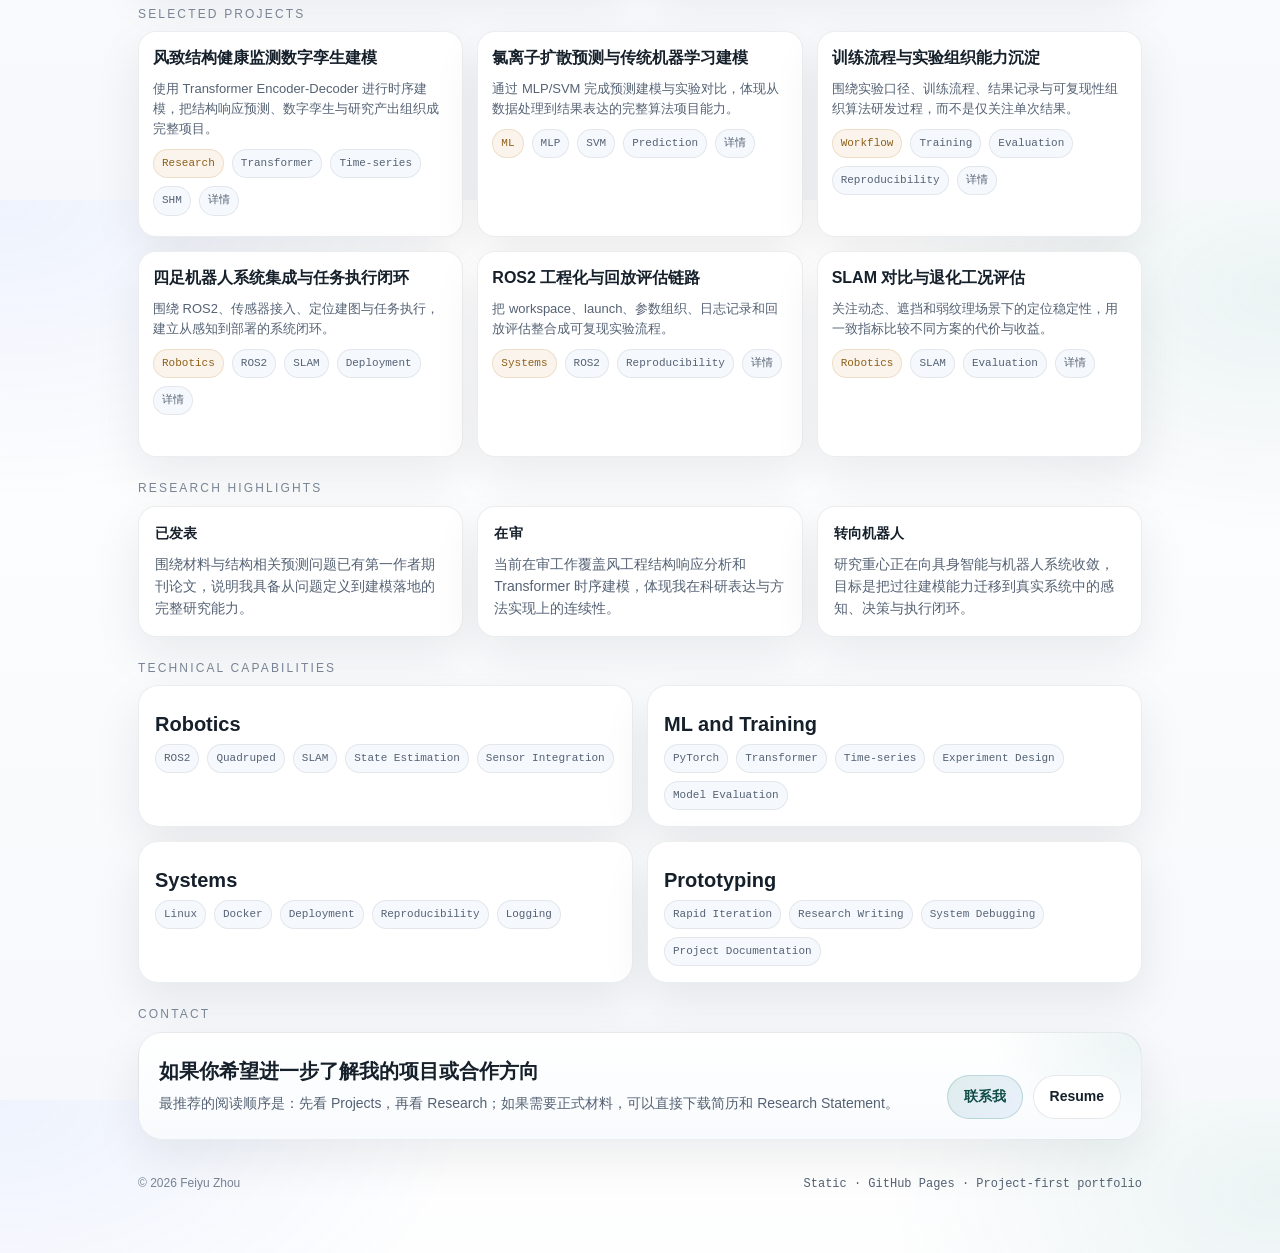
==== commit 29d47e3f: "Shift homepage narrative toward algorithm engineering" ====
--- a/index.html
+++ b/index.html
@@ -34,8 +34,8 @@
           <div class="eyebrow">AI Researcher and Robotics Systems Developer</div>
           <h1>周飞宇</h1>
           <p class="hero-lead hero-lead-wide">
-            聚焦具身智能与机器人系统，正在把过往的时序建模、深度学习训练与科研实践经验，
-            转化为真实机器人场景中的感知、决策、评估与部署能力。
+            更偏向算法工程与模型研发，当前主线聚焦时序建模、Transformer、实验组织与训练流程；
+            机器人与 SLAM 相关工作保留为第二主线，用来体现系统理解与工程落地能力。
           </p>
 
           <div class="hero-actions">
@@ -45,9 +45,9 @@
           </div>
 
           <div class="pillrow">
-            <span class="pill"><b>Main Track</b>: Embodied AI / Robotics</span>
-            <span class="pill"><b>Second Track</b>: Deep Learning / Training</span>
-            <span class="pill"><b>System</b>: ROS2 / Linux / Deployment</span>
+            <span class="pill"><b>Main Track</b>: Time-series / Transformer</span>
+            <span class="pill"><b>Second Track</b>: Robotics / SLAM</span>
+            <span class="pill"><b>Workflow</b>: Training / Evaluation / Reproducibility</span>
             <span class="pill"><b>Style</b>: Project-first Evidence</span>
           </div>
         </div>
@@ -67,34 +67,34 @@
           <div class="positioning-redesign-head">
             <div>
               <div class="profile-kicker">Current Positioning</div>
-              <h2>我更希望被快速理解为：能把研究问题做成工程闭环的人。</h2>
+              <h2>我更希望被快速理解为：偏算法工程与模型研发的人。</h2>
             </div>
             <span class="status-dot">Open to PhD, research, and engineering roles</span>
           </div>
 
           <p class="positioning-redesign-summary">
-            如果你是招聘方、潜在导师或合作方，这一页希望在几分钟内回答三件事：
-            我在关注哪些技术问题、我能独立承担什么类型的项目、以及我更适合进入怎样的团队与岗位。
-            首页负责建立判断框架，项目页与研究页负责给出更完整的技术深度与证据。
+            如果你是招聘方、潜在导师或合作方，我更希望你把我理解为一个以时序建模、Transformer、
+            实验设计和训练流程为主线的候选人。机器人与 SLAM 相关项目仍然重要，但它们更像第二主线，
+            用来补充我在系统理解、工程联调和部署层面的能力。
           </p>
 
           <div class="positioning-redesign-grid">
             <article class="positioning-card">
               <span class="positioning-label">我关注什么方向</span>
-              <strong>具身智能、机器人系统集成、SLAM / 状态估计，以及与之相连的时序建模和训练流程</strong>
-              <p>当前主线收敛到 Embodied AI / Robotics，并继续保留对模型训练、实验组织和系统验证问题的关注。</p>
+              <strong>时序建模、Transformer、实验设计、模型训练流程，以及可复现的算法研发工作流</strong>
+              <p>当前最应该被放在前面的，是算法侧的问题定义、建模思路、训练组织和结果验证能力。</p>
             </article>
 
             <article class="positioning-card">
               <span class="positioning-label">我能做成什么项目</span>
-              <strong>从问题定义、系统搭建、实验组织到结果呈现的项目型工作</strong>
-              <p>更擅长把模块边界、实验流程、技术文档和结果证据组织起来，而不是只停留在单点 demo 或概念验证。</p>
+              <strong>从问题定义、数据与实验组织、模型训练到结果呈现的算法型项目</strong>
+              <p>更擅长把建模假设、实验口径、训练流程、结果分析和文档证据组织成完整项目，而不是只做单次实验。</p>
             </article>
 
             <article class="positioning-card">
               <span class="positioning-label">我适合什么岗位</span>
-              <strong>PhD / Research Engineer / Robotics Systems Engineer</strong>
-              <p>尤其适合需要跨学科理解、系统整合、实验设计、研究表达与工程落地并重的团队与场景。</p>
+              <strong>Algorithm Engineer / Research Engineer / Applied ML / PhD</strong>
+              <p>尤其适合需要时序建模、模型研发、实验验证和研究表达并重的团队；机器人相关岗位更适合作为补充方向。</p>
             </article>
           </div>
 
@@ -118,37 +118,37 @@
         <div class="track-grid">
           <article class="track-card">
             <div class="track-kicker">Track 01</div>
-            <h3>具身智能与机器人系统</h3>
-            <p>
-              以四足机器人、ROS2、传感器接入、SLAM、环境建模和系统集成为核心。
-              这里重点展示真实系统联调、任务闭环和部署证据。
-            </p>
-            <div class="meta">
-              <span class="tag">ROS2</span>
-              <span class="tag">Quadruped</span>
-              <span class="tag">SLAM</span>
-              <span class="tag">Sensor Integration</span>
-            </div>
-            <div class="hero-actions">
-              <a class="button primary" href="projects/robotics/">进入机器人项目</a>
-            </div>
-          </article>
-
-          <article class="track-card">
-            <div class="track-kicker">Track 02</div>
             <h3>深度学习训练与模型研发</h3>
             <p>
-              以 PyTorch、Transformer、时序建模、分布式实验和训练流程组织为核心。
-              这里更强调建模能力、实验设计和科研输出。
+              以 PyTorch、Transformer、时序建模、实验设计、训练流程和结果评估为核心。
+              这是当前最应该被放在前面的主线，也是我更希望对外建立的职业叙事。
             </p>
             <div class="meta">
               <span class="tag">PyTorch</span>
               <span class="tag">Transformer</span>
               <span class="tag">Time-series</span>
-              <span class="tag">Training Workflow</span>
+              <span class="tag">Experiment Design</span>
             </div>
             <div class="hero-actions">
               <a class="button primary" href="projects/ml/">进入模型项目</a>
+            </div>
+          </article>
+
+          <article class="track-card">
+            <div class="track-kicker">Track 02</div>
+            <h3>机器人系统与传统 SLAM 实践</h3>
+            <p>
+              以 ROS2、传感器接入、SLAM、环境建模和系统集成为核心。
+              这一块更多用于补充系统理解、联调经验和工程落地能力，而不是作为唯一主叙事。
+            </p>
+            <div class="meta">
+              <span class="tag">ROS2</span>
+              <span class="tag">SLAM</span>
+              <span class="tag">Sensor Integration</span>
+              <span class="tag">Deployment</span>
+            </div>
+            <div class="hero-actions">
+              <a class="button primary" href="projects/robotics/">进入机器人项目</a>
             </div>
           </article>
         </div>
@@ -157,6 +157,42 @@
       <section class="section-block fade-in d3">
         <div class="section-title">Selected Projects</div>
         <div class="project-grid">
+          <article class="proj project-card">
+            <h4>风致结构健康监测数字孪生建模</h4>
+            <p>使用 Transformer Encoder-Decoder 进行时序建模，把结构响应预测、数字孪生与研究产出组织成完整项目。</p>
+            <div class="meta">
+              <span class="tag level">Research</span>
+              <span class="tag">Transformer</span>
+              <span class="tag">Time-series</span>
+              <span class="tag">SHM</span>
+              <a class="tag" href="projects/ml/">详情</a>
+            </div>
+          </article>
+
+          <article class="proj project-card">
+            <h4>氯离子扩散预测与传统机器学习建模</h4>
+            <p>通过 MLP/SVM 完成预测建模与实验对比，体现从数据处理到结果表达的完整算法项目能力。</p>
+            <div class="meta">
+              <span class="tag level">ML</span>
+              <span class="tag">MLP</span>
+              <span class="tag">SVM</span>
+              <span class="tag">Prediction</span>
+              <a class="tag" href="projects/ml/">详情</a>
+            </div>
+          </article>
+
+          <article class="proj project-card">
+            <h4>训练流程与实验组织能力沉淀</h4>
+            <p>围绕实验口径、训练流程、结果记录与可复现性组织算法研发过程，而不是仅关注单次结果。</p>
+            <div class="meta">
+              <span class="tag level">Workflow</span>
+              <span class="tag">Training</span>
+              <span class="tag">Evaluation</span>
+              <span class="tag">Reproducibility</span>
+              <a class="tag" href="projects/">详情</a>
+            </div>
+          </article>
+
           <article class="proj project-card">
             <h4>四足机器人系统集成与任务执行闭环</h4>
             <p>围绕 ROS2、传感器接入、定位建图与任务执行，建立从感知到部署的系统闭环。</p>
@@ -188,39 +224,6 @@
               <span class="tag">SLAM</span>
               <span class="tag">Evaluation</span>
               <a class="tag" href="projects/robotics/">详情</a>
-            </div>
-          </article>
-
-          <article class="proj project-card">
-            <h4>风致结构健康监测数字孪生建模</h4>
-            <p>使用 Transformer Encoder-Decoder 进行时序建模，连接结构响应预测、数字孪生与科研论文产出。</p>
-            <div class="meta">
-              <span class="tag level">Research</span>
-              <span class="tag">Transformer</span>
-              <span class="tag">SHM</span>
-              <a class="tag" href="projects/ml/">详情</a>
-            </div>
-          </article>
-
-          <article class="proj project-card">
-            <h4>全封闭风噪声屏障横风响应分析</h4>
-            <p>面向耦合风致响应问题进行建模与分析，体现多物理场建模、仿真和研究表达能力。</p>
-            <div class="meta">
-              <span class="tag level">Research</span>
-              <span class="tag">Simulation</span>
-              <span class="tag">Wind Engineering</span>
-              <a class="tag" href="research/">详情</a>
-            </div>
-          </article>
-
-          <article class="proj project-card">
-            <h4>氯离子扩散预测与传统机器学习建模</h4>
-            <p>通过 MLP/SVM 进行预测建模，体现数据处理、实验比较和第一作者论文落地能力。</p>
-            <div class="meta">
-              <span class="tag level">ML</span>
-              <span class="tag">MLP</span>
-              <span class="tag">SVM</span>
-              <a class="tag" href="projects/ml/">详情</a>
             </div>
           </article>
         </div>
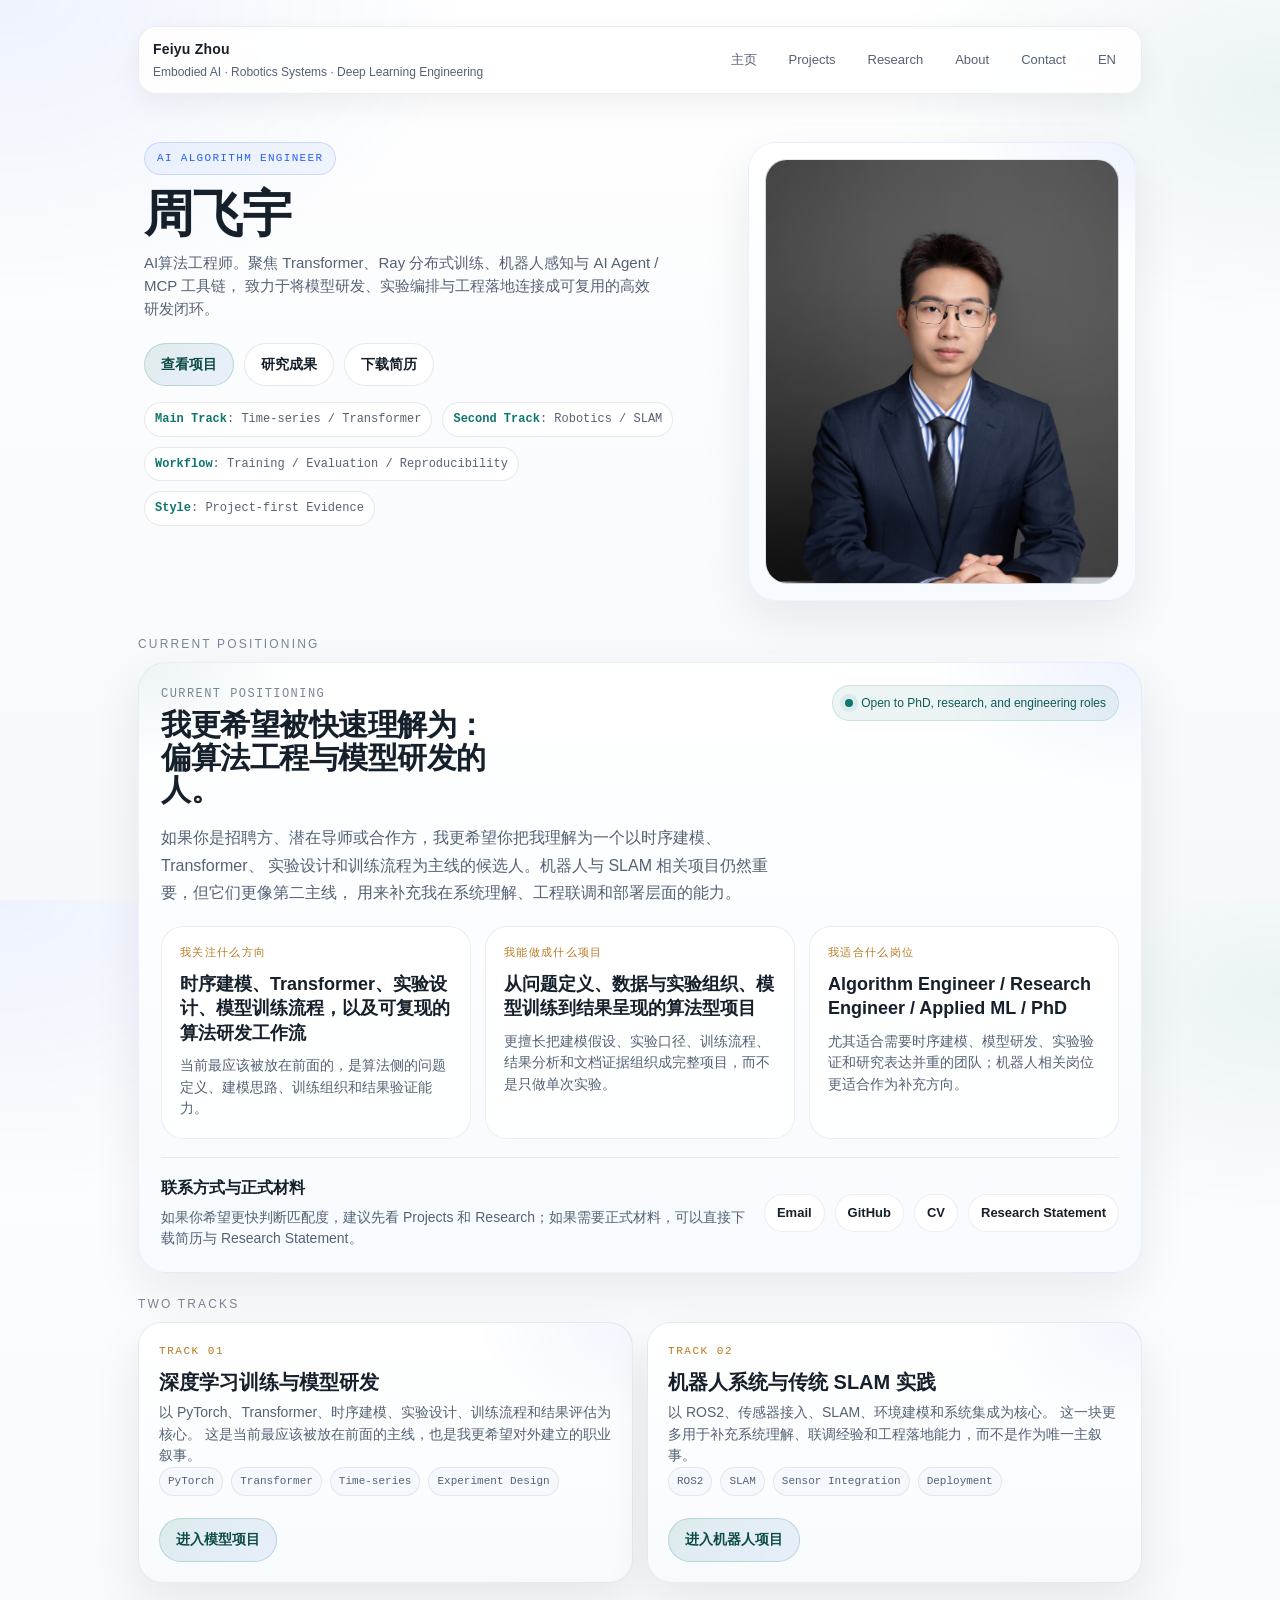
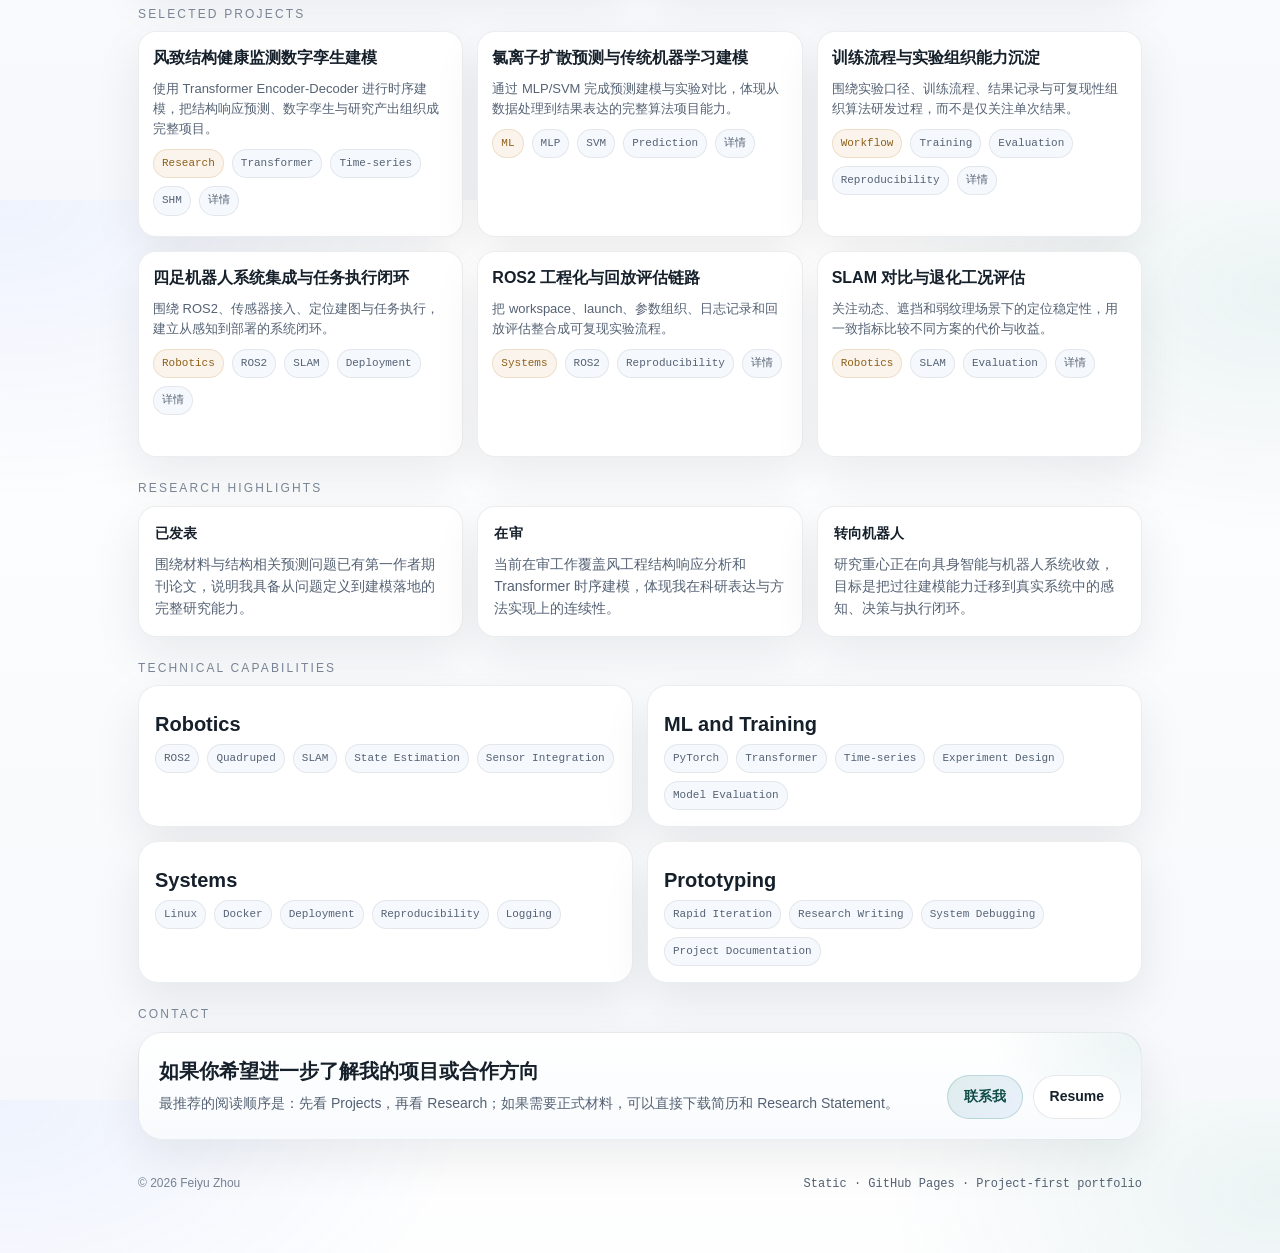
==== commit 389a5453: "Update bilingual homepage positioning copy" ====
--- a/index.html
+++ b/index.html
@@ -31,11 +31,11 @@
 
       <section class="hero home-hero">
         <div class="home-hero-main fade-in">
-          <div class="eyebrow">AI Researcher and Robotics Systems Developer</div>
+          <div class="eyebrow">AI Algorithm Engineer</div>
           <h1>周飞宇</h1>
           <p class="hero-lead hero-lead-wide">
-            更偏向算法工程与模型研发，当前主线聚焦时序建模、Transformer、实验组织与训练流程；
-            机器人与 SLAM 相关工作保留为第二主线，用来体现系统理解与工程落地能力。
+            AI算法工程师。聚焦 Transformer、Ray 分布式训练、机器人感知与 AI Agent / MCP 工具链，
+            致力于将模型研发、实验编排与工程落地连接成可复用的高效研发闭环。
           </p>
 
           <div class="hero-actions">
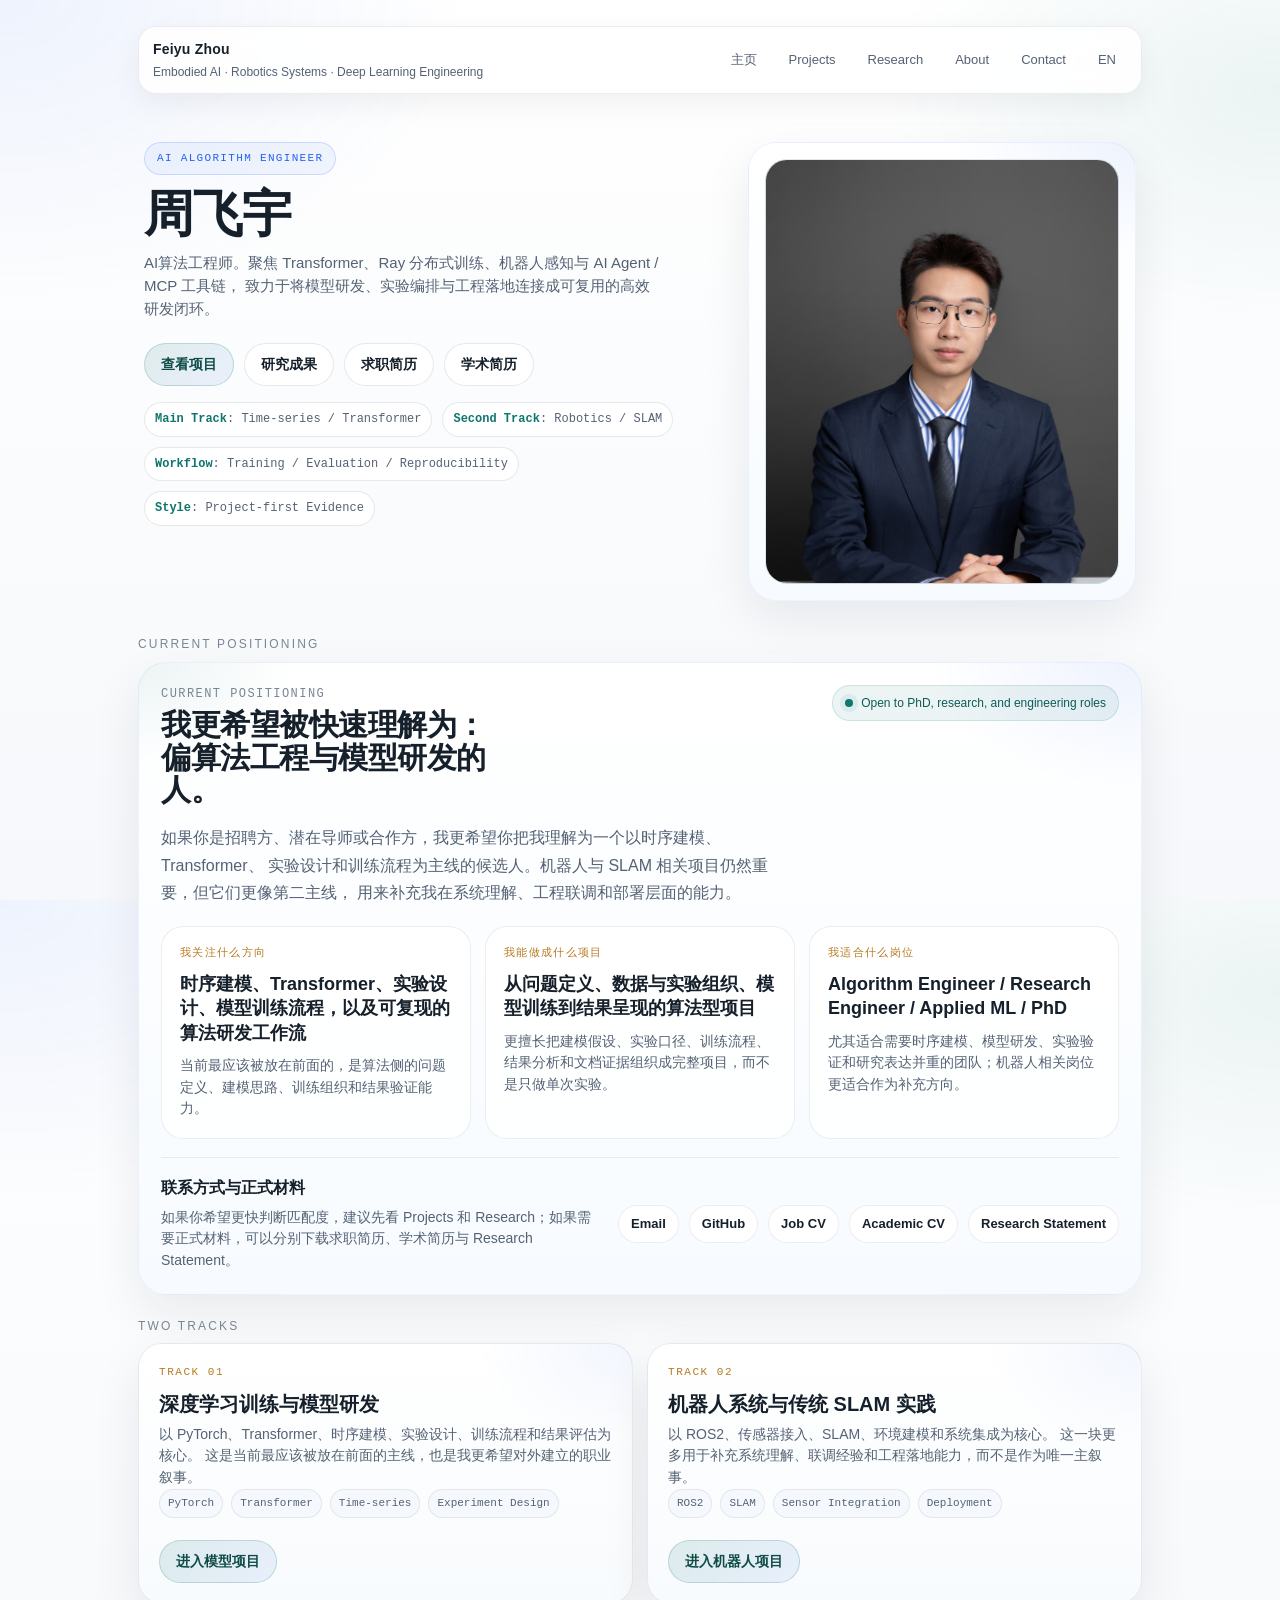
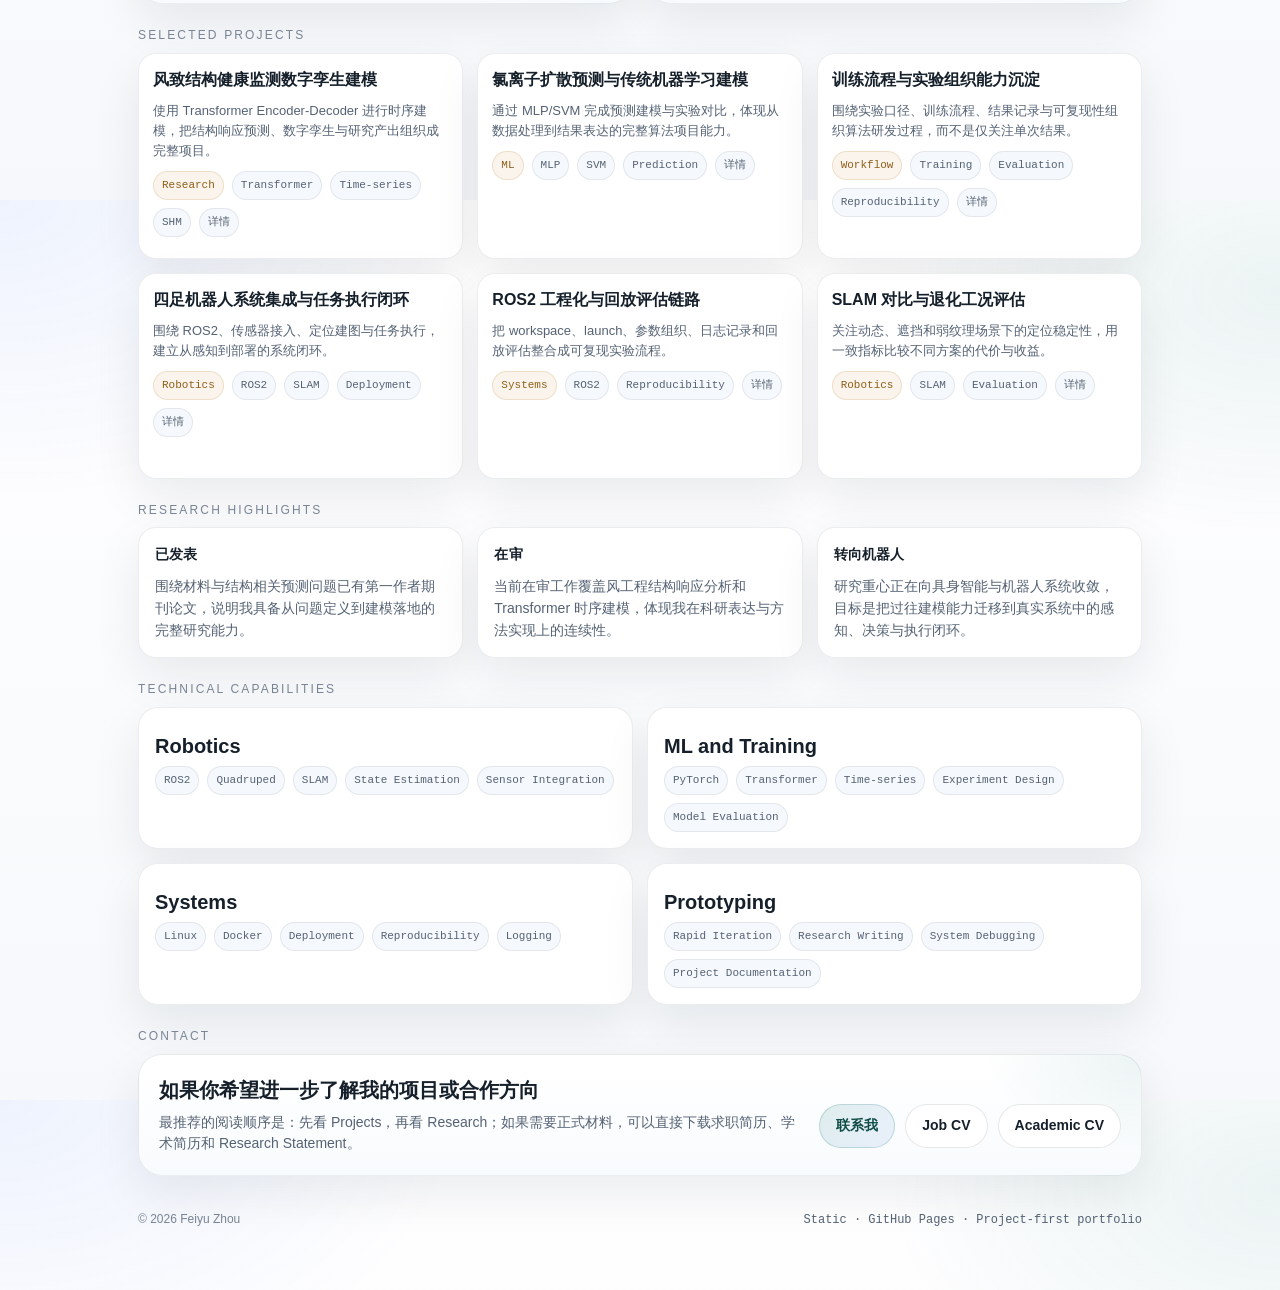
==== commit 3299ac62: "Add academic CV alongside job CV" ====
--- a/index.html
+++ b/index.html
@@ -41,7 +41,8 @@
           <div class="hero-actions">
             <a class="button primary" href="projects/">查看项目</a>
             <a class="button" href="research/">研究成果</a>
-            <a class="button" href="assets/FeiyuZhou_CV.pdf">下载简历</a>
+            <a class="button" href="assets/FeiyuZhou_CV.pdf">求职简历</a>
+            <a class="button" href="assets/FeiyuZhou_CV_Academic.pdf">学术简历</a>
           </div>
 
           <div class="pillrow">
@@ -101,12 +102,13 @@
           <div class="positioning-support">
             <div class="positioning-support-copy">
               <strong>联系方式与正式材料</strong>
-              <p>如果你希望更快判断匹配度，建议先看 Projects 和 Research；如果需要正式材料，可以直接下载简历与 Research Statement。</p>
+              <p>如果你希望更快判断匹配度，建议先看 Projects 和 Research；如果需要正式材料，可以分别下载求职简历、学术简历与 Research Statement。</p>
             </div>
             <div class="positioning-links">
               <a href="mailto:Feiyu.2002@outlook.com">Email</a>
               <a href="https://github.com/fatfishzhou" target="_blank" rel="noreferrer">GitHub</a>
-              <a href="assets/FeiyuZhou_CV.pdf">CV</a>
+              <a href="assets/FeiyuZhou_CV.pdf">Job CV</a>
+              <a href="assets/FeiyuZhou_CV_Academic.pdf">Academic CV</a>
               <a href="assets/FeiyuZhou_RS.pdf">Research Statement</a>
             </div>
           </div>
@@ -299,12 +301,13 @@
             <h3>如果你希望进一步了解我的项目或合作方向</h3>
             <p>
               最推荐的阅读顺序是：先看 <a href="projects/">Projects</a>，再看
-              <a href="research/">Research</a>；如果需要正式材料，可以直接下载简历和 Research Statement。
+              <a href="research/">Research</a>；如果需要正式材料，可以直接下载求职简历、学术简历和 Research Statement。
             </p>
           </div>
           <div class="hero-actions">
             <a class="button primary" href="contact/">联系我</a>
-            <a class="button" href="assets/FeiyuZhou_CV.pdf">Resume</a>
+            <a class="button" href="assets/FeiyuZhou_CV.pdf">Job CV</a>
+            <a class="button" href="assets/FeiyuZhou_CV_Academic.pdf">Academic CV</a>
           </div>
         </div>
       </section>
--- a/assets/styles.css
+++ b/assets/styles.css
@@ -166,6 +166,11 @@
   max-width: 58ch;
 }
 
+.hero p.hero-lead-strong {
+  color: var(--text);
+  font-weight: 500;
+}
+
 .hero-actions {
   display: flex;
   flex-wrap: wrap;
@@ -817,6 +822,73 @@
   max-width: 70ch;
 }
 
+.project-overview-card {
+  border: 1px solid rgba(22, 32, 43, 0.08);
+  border-radius: 24px;
+  padding: 18px;
+  background:
+    radial-gradient(240px 140px at 100% 0%, rgba(37, 99, 235, 0.08), transparent 72%),
+    linear-gradient(180deg, #ffffff, #f8fbfd);
+  box-shadow: var(--shadow);
+}
+
+.project-overview-head {
+  display: flex;
+  align-items: flex-start;
+  justify-content: space-between;
+  gap: 12px;
+}
+
+.project-overview-head h3 {
+  margin: 0;
+  font-size: 18px;
+}
+
+.project-fact-grid {
+  display: grid;
+  grid-template-columns: repeat(3, minmax(0, 1fr));
+  gap: 10px;
+  margin-top: 16px;
+}
+
+.project-fact-grid div {
+  padding: 12px;
+  border-radius: 18px;
+  border: 1px solid rgba(22, 32, 43, 0.08);
+  background: rgba(255, 255, 255, 0.78);
+}
+
+.project-fact-grid strong {
+  display: block;
+  font-size: 22px;
+  color: var(--accent2);
+}
+
+.project-fact-grid span {
+  display: block;
+  margin-top: 4px;
+  color: var(--muted);
+  font-size: 12px;
+}
+
+.project-overview-links {
+  display: grid;
+  gap: 10px;
+  margin-top: 16px;
+}
+
+.project-overview-links a {
+  color: var(--text);
+  text-decoration: none;
+  padding-bottom: 10px;
+  border-bottom: 1px solid rgba(22, 32, 43, 0.08);
+}
+
+.project-overview-links a:last-child {
+  border-bottom: 0;
+  padding-bottom: 0;
+}
+
 .intro-strip {
   border: 1px solid rgba(22, 32, 43, 0.08);
   border-radius: 24px;
@@ -849,10 +921,244 @@
   grid-template-columns: repeat(3, minmax(0, 1fr));
 }
 
+.project-track-grid,
+.project-support-grid,
+.selected-projects-grid {
+  display: grid;
+  gap: 14px;
+}
+
+.project-track-grid {
+  grid-template-columns: repeat(2, minmax(0, 1fr));
+}
+
+.project-support-grid {
+  grid-template-columns: repeat(3, minmax(0, 1fr));
+  margin-top: 14px;
+}
+
+.selected-projects-grid {
+  grid-template-columns: minmax(0, 1.1fr) minmax(0, 0.9fr);
+}
+
+.project-track-card,
+.project-support-card,
+.project-spotlight-card {
+  border: 1px solid rgba(22, 32, 43, 0.08);
+  border-radius: 24px;
+  background: linear-gradient(180deg, #ffffff, #f8fbfd);
+  box-shadow: var(--shadow);
+}
+
+.project-track-card {
+  min-height: 240px;
+  padding: 20px;
+  background:
+    radial-gradient(220px 140px at 100% 0%, rgba(37, 99, 235, 0.06), transparent 70%),
+    linear-gradient(180deg, #ffffff, #f8fbfd);
+}
+
+.project-track-primary {
+  background:
+    radial-gradient(260px 160px at 100% 0%, rgba(15, 118, 110, 0.1), transparent 72%),
+    linear-gradient(180deg, #ffffff, #f8fbfd);
+}
+
+.project-track-card h3,
+.project-support-card h3,
+.project-spotlight-card h3 {
+  margin: 10px 0 8px;
+  font-size: 22px;
+  line-height: 1.2;
+}
+
+.project-track-card p,
+.project-support-card p,
+.project-spotlight-card p {
+  margin: 0;
+  color: var(--muted);
+  font-size: 14px;
+  line-height: 1.7;
+}
+
+.project-support-card {
+  min-height: 150px;
+  padding: 18px;
+}
+
+.project-spotlight-card {
+  min-height: 100%;
+  padding: 20px;
+  background:
+    radial-gradient(260px 160px at 100% 0%, rgba(37, 99, 235, 0.06), transparent 72%),
+    linear-gradient(180deg, #ffffff, #f8fbfd);
+}
+
+.project-spotlight-card-primary {
+  background:
+    radial-gradient(280px 160px at 100% 0%, rgba(15, 118, 110, 0.08), transparent 72%),
+    linear-gradient(180deg, #ffffff, #f8fbfd);
+}
+
+.project-grid-compact {
+  grid-template-columns: repeat(2, minmax(0, 1fr));
+  margin-top: 14px;
+}
+
+.project-list-vertical {
+  display: grid;
+  gap: 16px;
+  margin-top: 14px;
+}
+
+.project-entry {
+  border: 1px solid rgba(22, 32, 43, 0.08);
+  border-radius: 24px;
+  padding: 20px;
+  background:
+    radial-gradient(240px 140px at 100% 0%, rgba(37, 99, 235, 0.05), transparent 70%),
+    linear-gradient(180deg, #ffffff, #f8fbfd);
+  box-shadow: var(--shadow);
+}
+
+.project-entry-head {
+  display: flex;
+  align-items: flex-start;
+  justify-content: space-between;
+  gap: 16px;
+}
+
+.project-entry-head h3 {
+  margin: 10px 0 0;
+  font-size: 24px;
+  line-height: 1.2;
+}
+
+.project-entry-summary {
+  margin: 12px 0 0;
+  color: var(--text);
+  font-size: 15px;
+  line-height: 1.75;
+}
+
+.project-entry-grid,
+.detail-fact-grid {
+  display: grid;
+  grid-template-columns: repeat(3, minmax(0, 1fr));
+  gap: 14px;
+  margin-top: 16px;
+}
+
+.project-entry-grid div,
+.detail-fact-card {
+  padding: 14px;
+  border-radius: 18px;
+  border: 1px solid rgba(22, 32, 43, 0.08);
+  background: rgba(255, 255, 255, 0.8);
+}
+
+.project-entry-grid span,
+.detail-fact-card span {
+  display: inline-block;
+  margin-bottom: 8px;
+  font-family: var(--mono);
+  font-size: 11px;
+  letter-spacing: 0.12em;
+  text-transform: uppercase;
+  color: var(--muted2);
+}
+
+.project-entry-grid p,
+.detail-fact-card p {
+  margin: 0;
+  color: var(--muted);
+  font-size: 14px;
+  line-height: 1.7;
+}
+
+.detail-section-card {
+  border: 1px solid rgba(22, 32, 43, 0.08);
+  border-radius: 24px;
+  padding: 20px;
+  background: linear-gradient(180deg, #ffffff, #f8fbfd);
+  box-shadow: var(--shadow);
+}
+
+.detail-section-card p {
+  margin: 0;
+  color: var(--text);
+  font-size: 15px;
+  line-height: 1.8;
+}
+
 .highlight-grid,
 .about-layout,
 .contact-grid {
   grid-template-columns: repeat(3, minmax(0, 1fr));
+}
+
+.publication-list {
+  display: grid;
+  gap: 16px;
+}
+
+.publication-item {
+  border: 1px solid rgba(22, 32, 43, 0.08);
+  border-radius: 24px;
+  padding: 20px;
+  background:
+    radial-gradient(220px 140px at 100% 0%, rgba(37, 99, 235, 0.05), transparent 70%),
+    linear-gradient(180deg, #ffffff, #f8fbfd);
+  box-shadow: var(--shadow);
+}
+
+.publication-item h3 {
+  margin: 10px 0 8px;
+  font-size: 22px;
+  line-height: 1.3;
+}
+
+.publication-meta {
+  display: flex;
+  flex-wrap: wrap;
+  gap: 8px;
+}
+
+.publication-authors,
+.publication-venue,
+.publication-note {
+  margin: 0;
+  color: var(--muted);
+  font-size: 14px;
+}
+
+.publication-venue {
+  margin-top: 4px;
+}
+
+.publication-details {
+  display: flex;
+  flex-wrap: wrap;
+  gap: 10px 18px;
+  margin-top: 10px;
+  font-family: var(--mono);
+  font-size: 12px;
+  color: var(--muted2);
+}
+
+.publication-note {
+  margin-top: 12px;
+  line-height: 1.65;
+}
+
+.review-grid {
+  display: grid;
+  grid-template-columns: repeat(2, minmax(0, 1fr));
+  gap: 14px;
+}
+
+.review-card {
+  min-height: 190px;
 }
 
 .category-grid {
@@ -1020,10 +1326,16 @@
   .about-grid,
   .track-grid,
   .project-grid,
+  .project-track-grid,
+  .project-support-grid,
+  .selected-projects-grid,
+  .project-entry-grid,
+  .detail-fact-grid,
   .highlight-grid,
   .category-grid,
   .about-layout,
   .contact-grid,
+  .review-grid,
   .skill-wall {
     grid-template-columns: 1fr;
   }
@@ -1033,6 +1345,15 @@
   }
 
   .contact-banner {
+    grid-template-columns: 1fr;
+  }
+
+  .project-entry-head,
+  .project-overview-head {
+    display: grid;
+  }
+
+  .project-fact-grid {
     grid-template-columns: 1fr;
   }
 
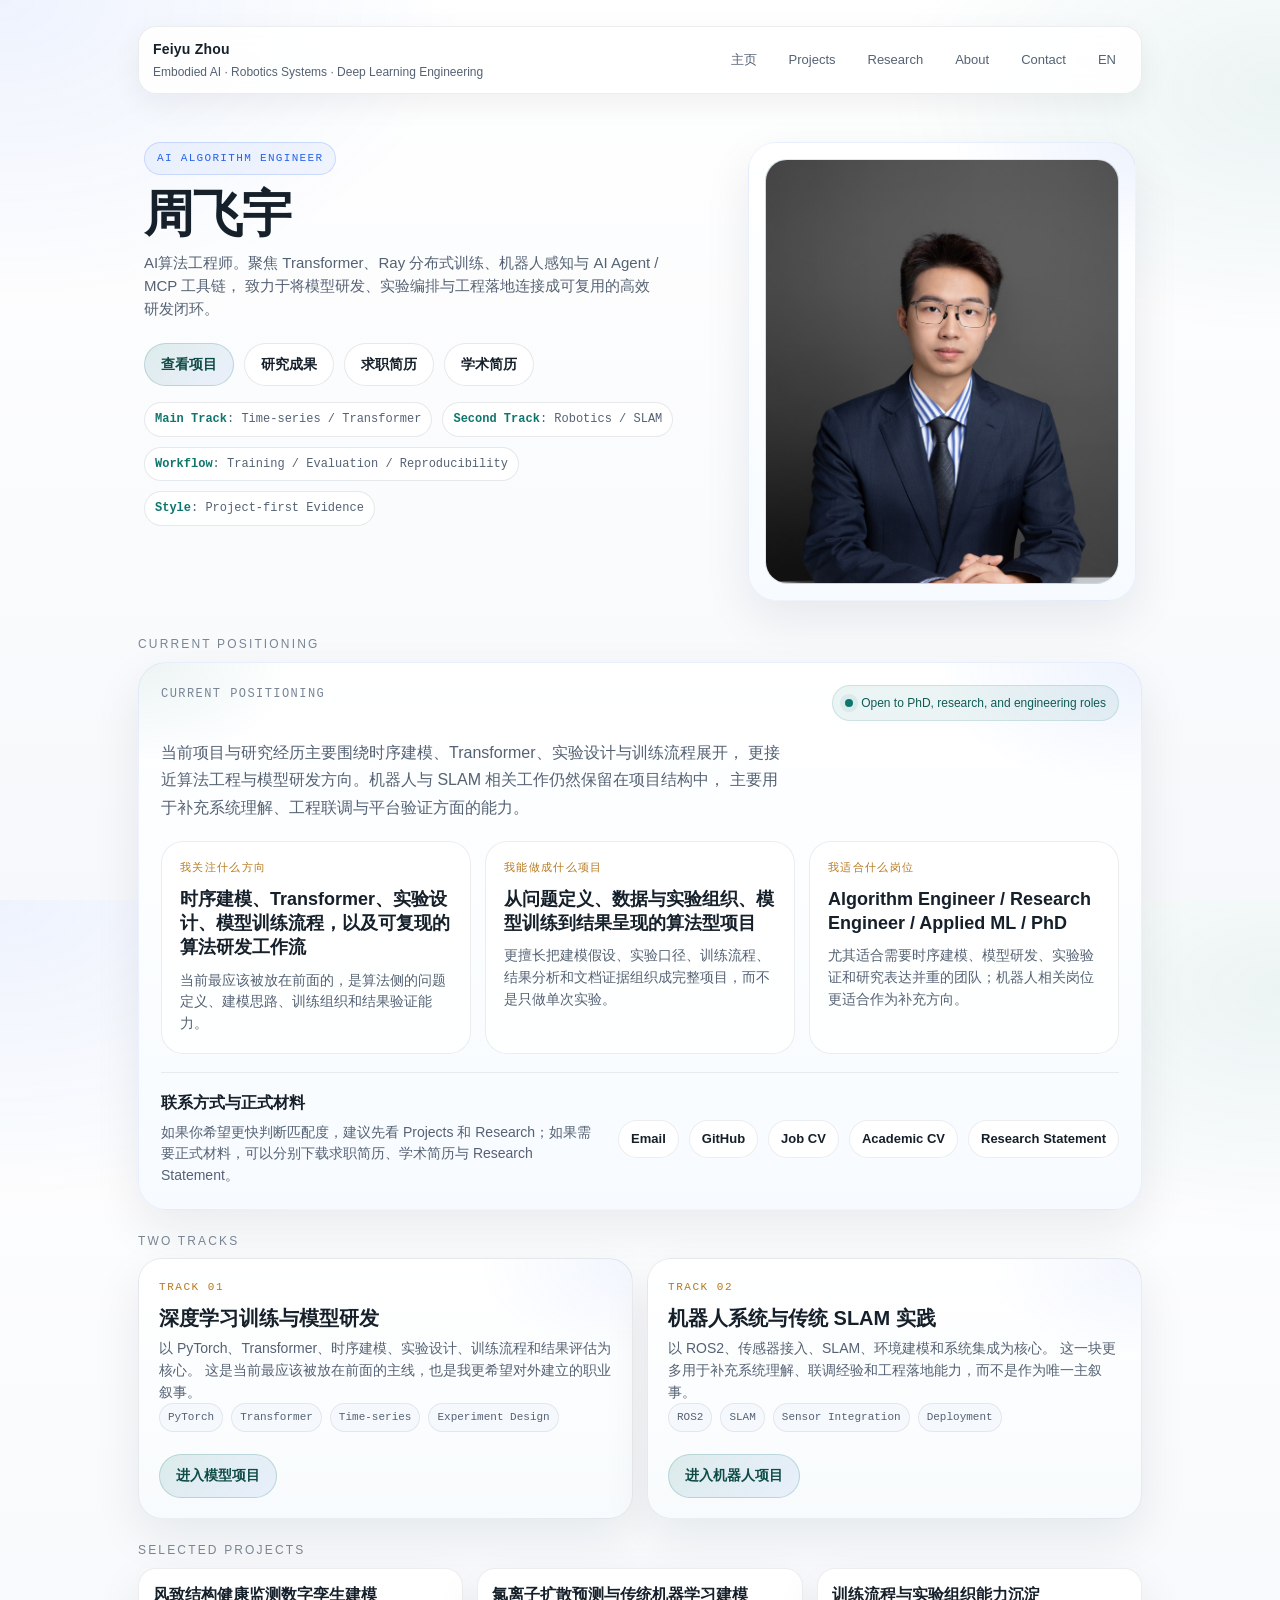
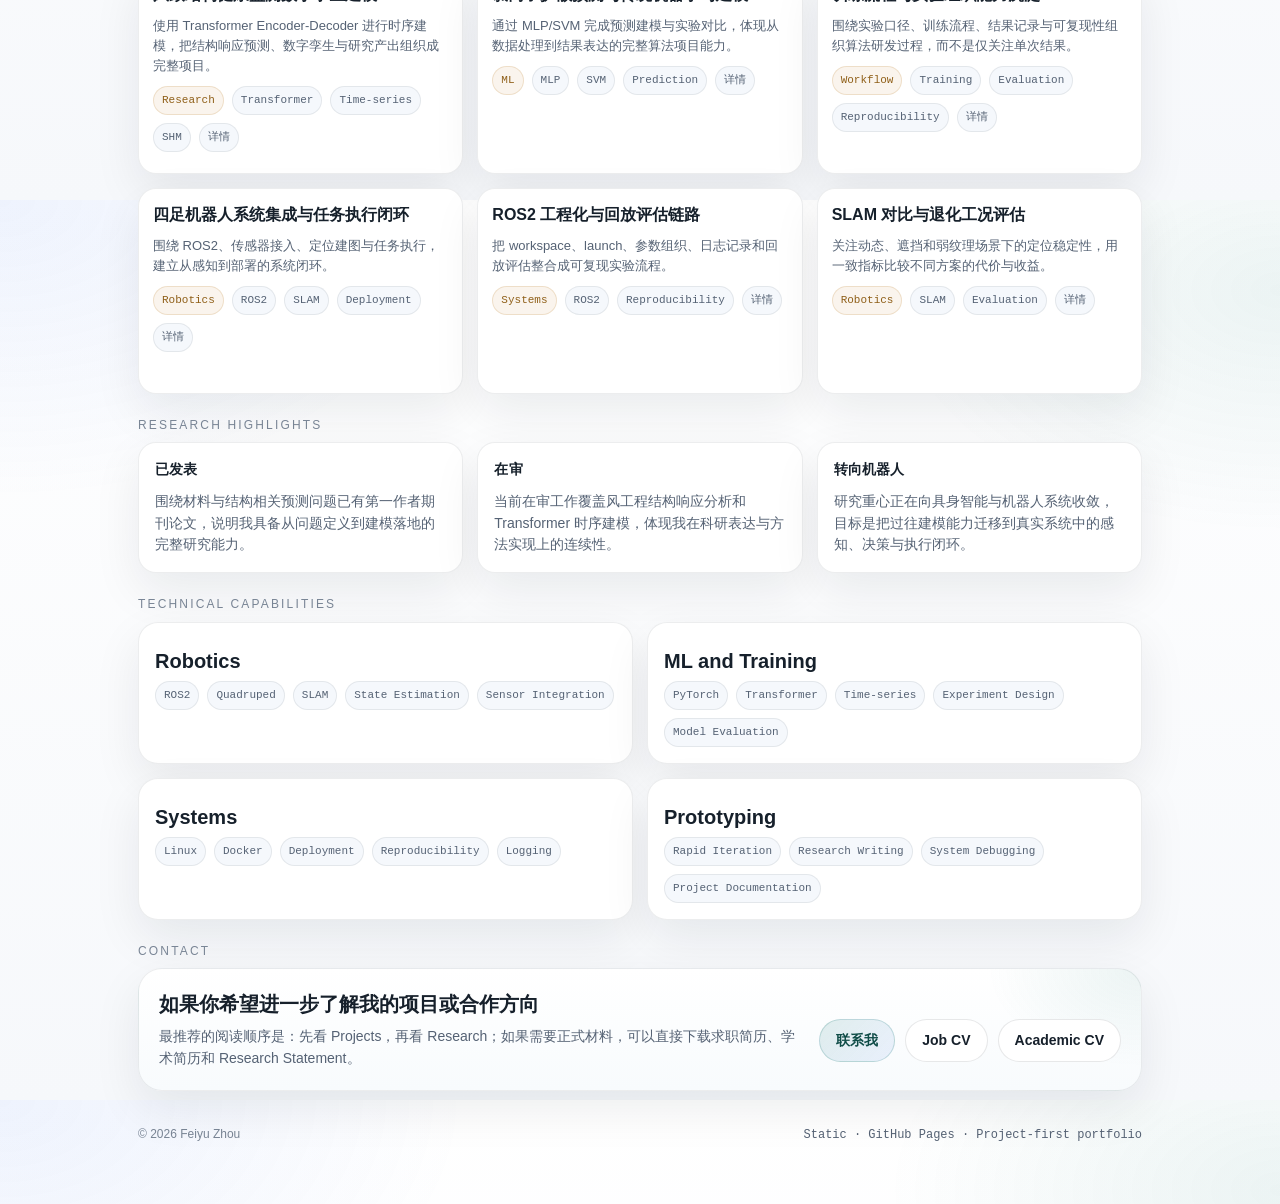
==== commit 1d7dfc57: "Refine homepage positioning summary" ====
--- a/index.html
+++ b/index.html
@@ -68,15 +68,14 @@
           <div class="positioning-redesign-head">
             <div>
               <div class="profile-kicker">Current Positioning</div>
-              <h2>我更希望被快速理解为：偏算法工程与模型研发的人。</h2>
             </div>
             <span class="status-dot">Open to PhD, research, and engineering roles</span>
           </div>
 
           <p class="positioning-redesign-summary">
-            如果你是招聘方、潜在导师或合作方，我更希望你把我理解为一个以时序建模、Transformer、
-            实验设计和训练流程为主线的候选人。机器人与 SLAM 相关项目仍然重要，但它们更像第二主线，
-            用来补充我在系统理解、工程联调和部署层面的能力。
+            当前项目与研究经历主要围绕时序建模、Transformer、实验设计与训练流程展开，
+            更接近算法工程与模型研发方向。机器人与 SLAM 相关工作仍然保留在项目结构中，
+            主要用于补充系统理解、工程联调与平台验证方面的能力。
           </p>
 
           <div class="positioning-redesign-grid">
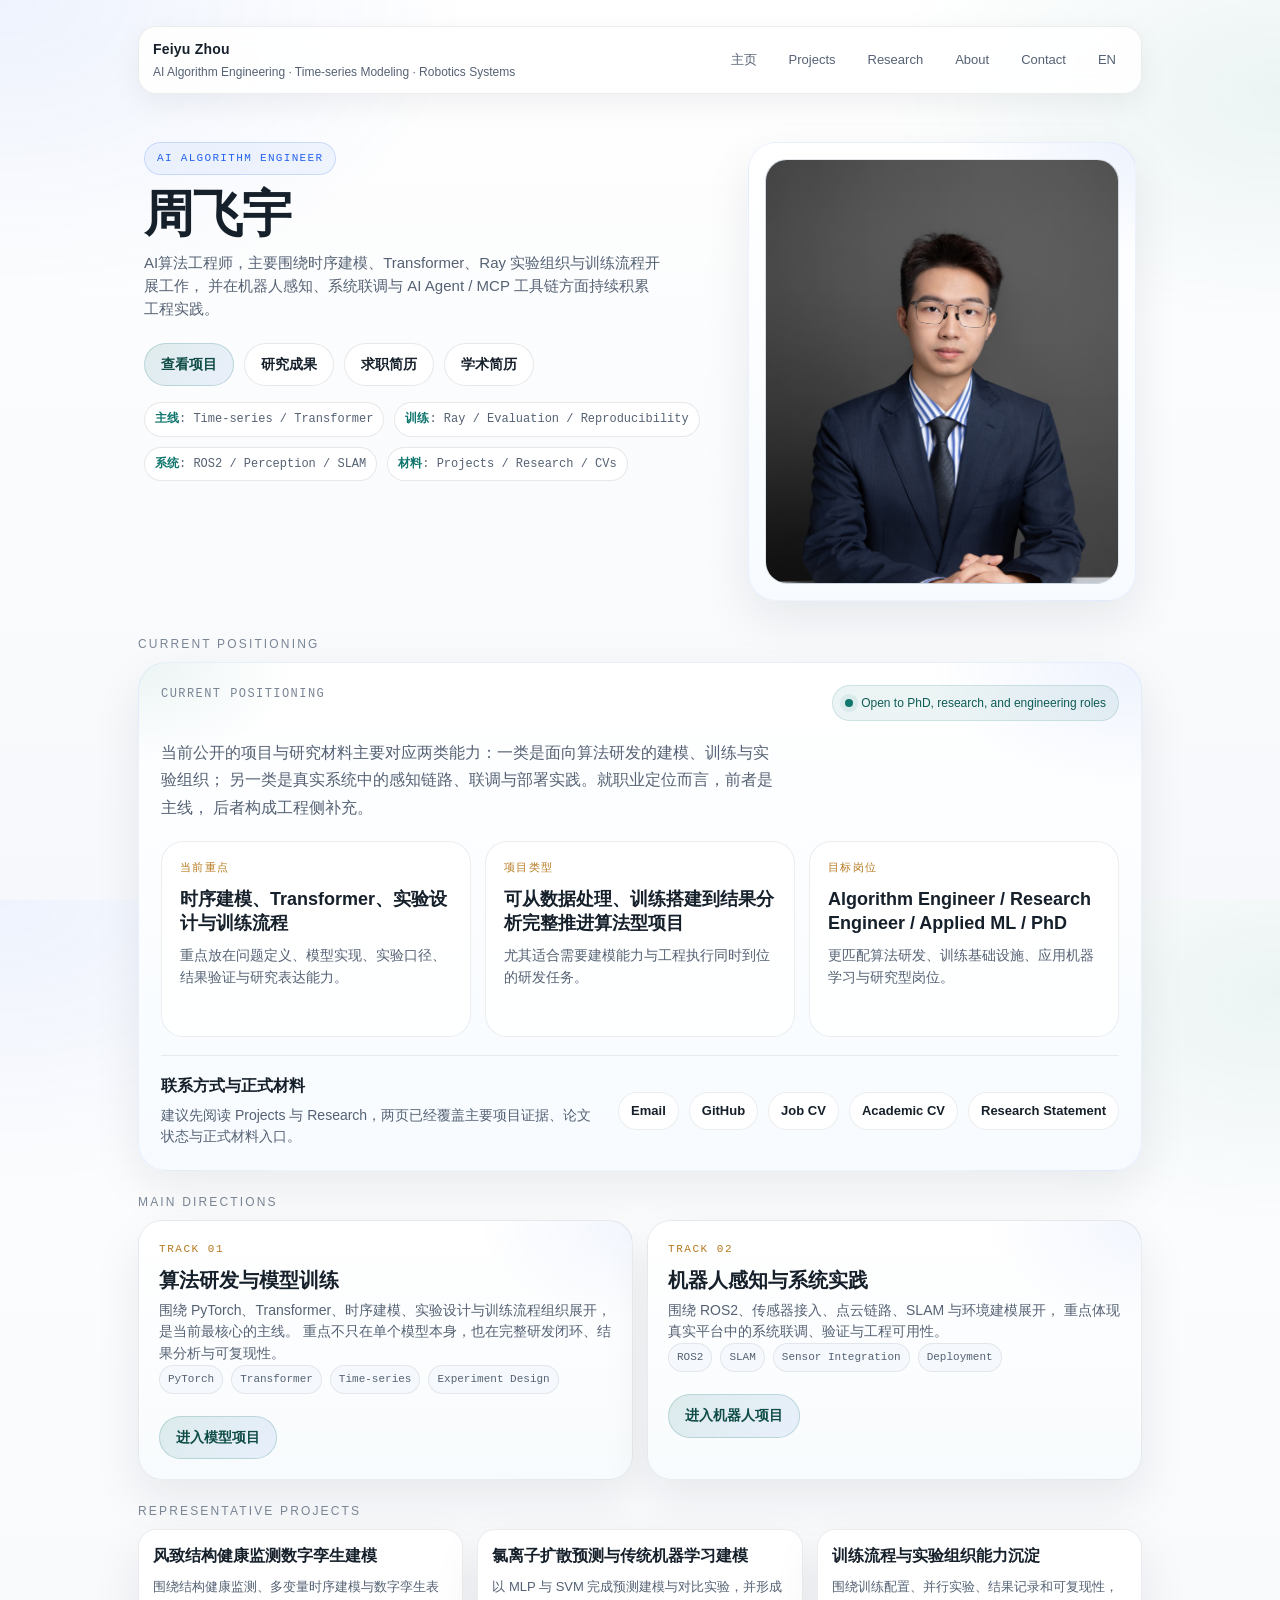
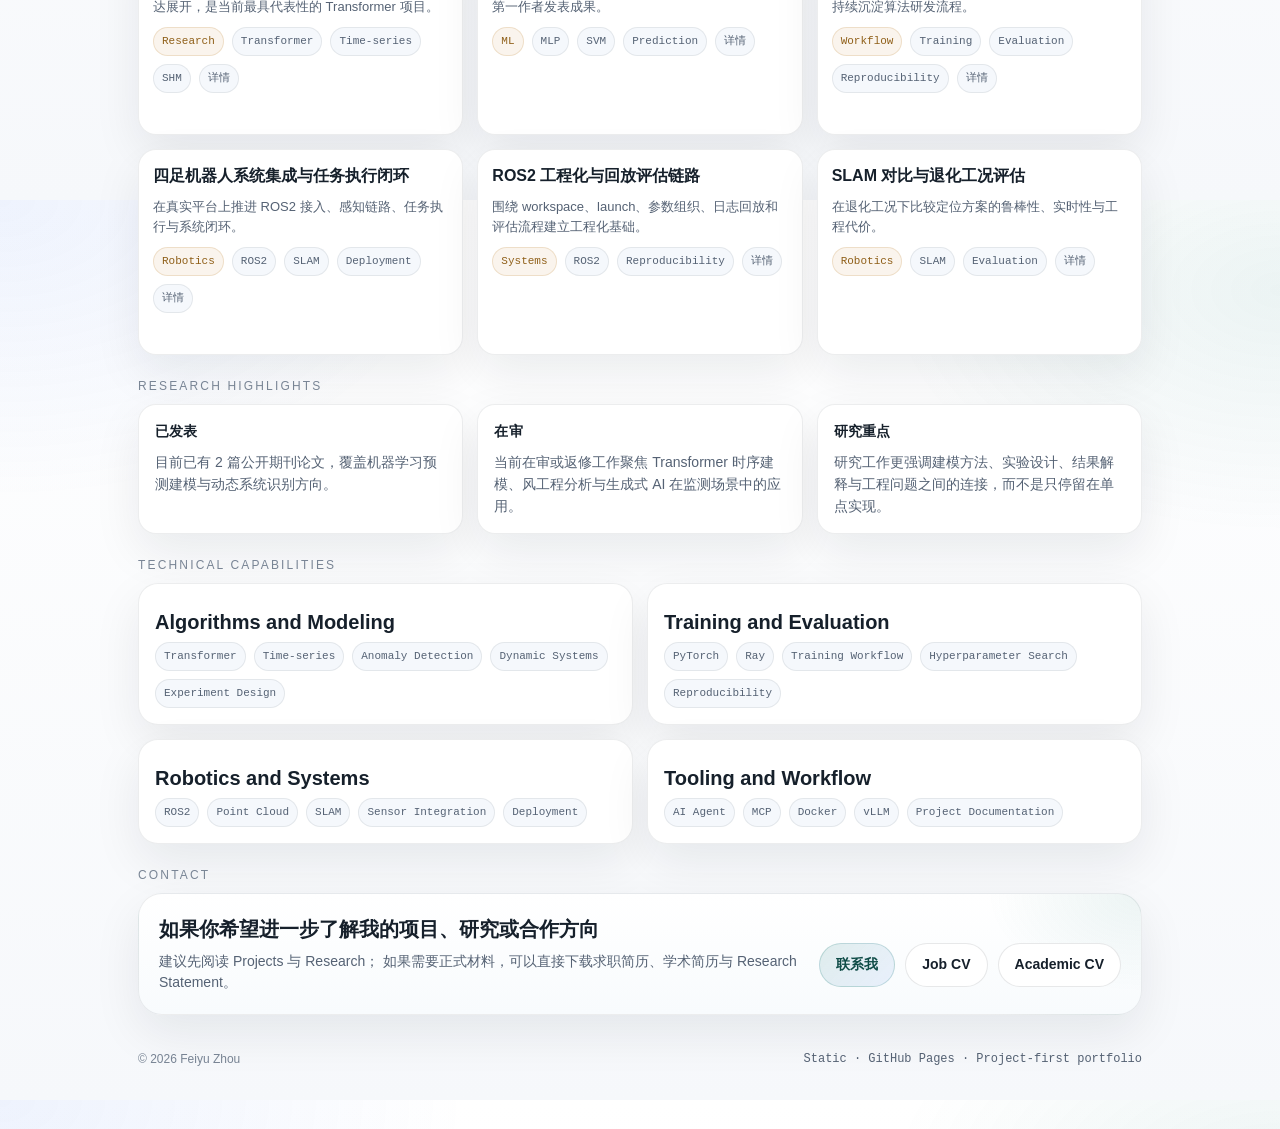
==== commit 742ebf8b: "Rewrite homepage copy for consistency" ====
--- a/index.html
+++ b/index.html
@@ -3,10 +3,10 @@
   <head>
     <meta charset="utf-8" />
     <meta name="viewport" content="width=device-width, initial-scale=1" />
-    <title>Feiyu Zhou | AI 与机器人系统研发主页</title>
+    <title>Feiyu Zhou | AI算法工程与研究主页</title>
     <meta
       name="description"
-      content="周飞宇的个人主页：以项目为核心，展示具身智能、机器人系统集成、深度学习训练与研究成果。"
+      content="周飞宇的个人主页：展示时序建模、Transformer、模型训练、机器人系统实践与研究成果。"
     />
     <meta name="theme-color" content="#f6f8fb" />
     <link rel="icon" href="assets/favicon.svg" />
@@ -17,7 +17,7 @@
       <header class="topbar">
         <div class="brand">
           <strong>Feiyu Zhou</strong>
-          <span>Embodied AI · Robotics Systems · Deep Learning Engineering</span>
+          <span>AI Algorithm Engineering · Time-series Modeling · Robotics Systems</span>
         </div>
         <nav class="nav" aria-label="primary">
           <a href="./">主页</a>
@@ -34,8 +34,8 @@
           <div class="eyebrow">AI Algorithm Engineer</div>
           <h1>周飞宇</h1>
           <p class="hero-lead hero-lead-wide">
-            AI算法工程师。聚焦 Transformer、Ray 分布式训练、机器人感知与 AI Agent / MCP 工具链，
-            致力于将模型研发、实验编排与工程落地连接成可复用的高效研发闭环。
+            AI算法工程师，主要围绕时序建模、Transformer、Ray 实验组织与训练流程开展工作，
+            并在机器人感知、系统联调与 AI Agent / MCP 工具链方面持续积累工程实践。
           </p>
 
           <div class="hero-actions">
@@ -46,10 +46,10 @@
           </div>
 
           <div class="pillrow">
-            <span class="pill"><b>Main Track</b>: Time-series / Transformer</span>
-            <span class="pill"><b>Second Track</b>: Robotics / SLAM</span>
-            <span class="pill"><b>Workflow</b>: Training / Evaluation / Reproducibility</span>
-            <span class="pill"><b>Style</b>: Project-first Evidence</span>
+            <span class="pill"><b>主线</b>: Time-series / Transformer</span>
+            <span class="pill"><b>训练</b>: Ray / Evaluation / Reproducibility</span>
+            <span class="pill"><b>系统</b>: ROS2 / Perception / SLAM</span>
+            <span class="pill"><b>材料</b>: Projects / Research / CVs</span>
           </div>
         </div>
 
@@ -73,35 +73,35 @@
           </div>
 
           <p class="positioning-redesign-summary">
-            当前项目与研究经历主要围绕时序建模、Transformer、实验设计与训练流程展开，
-            更接近算法工程与模型研发方向。机器人与 SLAM 相关工作仍然保留在项目结构中，
-            主要用于补充系统理解、工程联调与平台验证方面的能力。
+            当前公开的项目与研究材料主要对应两类能力：一类是面向算法研发的建模、训练与实验组织；
+            另一类是真实系统中的感知链路、联调与部署实践。就职业定位而言，前者是主线，
+            后者构成工程侧补充。
           </p>
 
           <div class="positioning-redesign-grid">
             <article class="positioning-card">
-              <span class="positioning-label">我关注什么方向</span>
-              <strong>时序建模、Transformer、实验设计、模型训练流程，以及可复现的算法研发工作流</strong>
-              <p>当前最应该被放在前面的，是算法侧的问题定义、建模思路、训练组织和结果验证能力。</p>
+              <span class="positioning-label">当前重点</span>
+              <strong>时序建模、Transformer、实验设计与训练流程</strong>
+              <p>重点放在问题定义、模型实现、实验口径、结果验证与研究表达能力。</p>
             </article>
 
             <article class="positioning-card">
-              <span class="positioning-label">我能做成什么项目</span>
-              <strong>从问题定义、数据与实验组织、模型训练到结果呈现的算法型项目</strong>
-              <p>更擅长把建模假设、实验口径、训练流程、结果分析和文档证据组织成完整项目，而不是只做单次实验。</p>
+              <span class="positioning-label">项目类型</span>
+              <strong>可从数据处理、训练搭建到结果分析完整推进算法型项目</strong>
+              <p>尤其适合需要建模能力与工程执行同时到位的研发任务。</p>
             </article>
 
             <article class="positioning-card">
-              <span class="positioning-label">我适合什么岗位</span>
+              <span class="positioning-label">目标岗位</span>
               <strong>Algorithm Engineer / Research Engineer / Applied ML / PhD</strong>
-              <p>尤其适合需要时序建模、模型研发、实验验证和研究表达并重的团队；机器人相关岗位更适合作为补充方向。</p>
+              <p>更匹配算法研发、训练基础设施、应用机器学习与研究型岗位。</p>
             </article>
           </div>
 
           <div class="positioning-support">
             <div class="positioning-support-copy">
               <strong>联系方式与正式材料</strong>
-              <p>如果你希望更快判断匹配度，建议先看 Projects 和 Research；如果需要正式材料，可以分别下载求职简历、学术简历与 Research Statement。</p>
+              <p>建议先阅读 Projects 与 Research，两页已经覆盖主要项目证据、论文状态与正式材料入口。</p>
             </div>
             <div class="positioning-links">
               <a href="mailto:Feiyu.2002@outlook.com">Email</a>
@@ -115,14 +115,14 @@
       </section>
 
       <section class="section-block fade-in d2">
-        <div class="section-title">Two Tracks</div>
+        <div class="section-title">Main Directions</div>
         <div class="track-grid">
           <article class="track-card">
             <div class="track-kicker">Track 01</div>
-            <h3>深度学习训练与模型研发</h3>
+            <h3>算法研发与模型训练</h3>
             <p>
-              以 PyTorch、Transformer、时序建模、实验设计、训练流程和结果评估为核心。
-              这是当前最应该被放在前面的主线，也是我更希望对外建立的职业叙事。
+              围绕 PyTorch、Transformer、时序建模、实验设计与训练流程组织展开，是当前最核心的主线。
+              重点不只在单个模型本身，也在完整研发闭环、结果分析与可复现性。
             </p>
             <div class="meta">
               <span class="tag">PyTorch</span>
@@ -137,10 +137,10 @@
 
           <article class="track-card">
             <div class="track-kicker">Track 02</div>
-            <h3>机器人系统与传统 SLAM 实践</h3>
+            <h3>机器人感知与系统实践</h3>
             <p>
-              以 ROS2、传感器接入、SLAM、环境建模和系统集成为核心。
-              这一块更多用于补充系统理解、联调经验和工程落地能力，而不是作为唯一主叙事。
+              围绕 ROS2、传感器接入、点云链路、SLAM 与环境建模展开，
+              重点体现真实平台中的系统联调、验证与工程可用性。
             </p>
             <div class="meta">
               <span class="tag">ROS2</span>
@@ -156,11 +156,11 @@
       </section>
 
       <section class="section-block fade-in d3">
-        <div class="section-title">Selected Projects</div>
+        <div class="section-title">Representative Projects</div>
         <div class="project-grid">
           <article class="proj project-card">
             <h4>风致结构健康监测数字孪生建模</h4>
-            <p>使用 Transformer Encoder-Decoder 进行时序建模，把结构响应预测、数字孪生与研究产出组织成完整项目。</p>
+            <p>围绕结构健康监测、多变量时序建模与数字孪生表达展开，是当前最具代表性的 Transformer 项目。</p>
             <div class="meta">
               <span class="tag level">Research</span>
               <span class="tag">Transformer</span>
@@ -172,7 +172,7 @@
 
           <article class="proj project-card">
             <h4>氯离子扩散预测与传统机器学习建模</h4>
-            <p>通过 MLP/SVM 完成预测建模与实验对比，体现从数据处理到结果表达的完整算法项目能力。</p>
+            <p>以 MLP 与 SVM 完成预测建模与对比实验，并形成第一作者发表成果。</p>
             <div class="meta">
               <span class="tag level">ML</span>
               <span class="tag">MLP</span>
@@ -184,7 +184,7 @@
 
           <article class="proj project-card">
             <h4>训练流程与实验组织能力沉淀</h4>
-            <p>围绕实验口径、训练流程、结果记录与可复现性组织算法研发过程，而不是仅关注单次结果。</p>
+            <p>围绕训练配置、并行实验、结果记录和可复现性，持续沉淀算法研发流程。</p>
             <div class="meta">
               <span class="tag level">Workflow</span>
               <span class="tag">Training</span>
@@ -196,7 +196,7 @@
 
           <article class="proj project-card">
             <h4>四足机器人系统集成与任务执行闭环</h4>
-            <p>围绕 ROS2、传感器接入、定位建图与任务执行，建立从感知到部署的系统闭环。</p>
+            <p>在真实平台上推进 ROS2 接入、感知链路、任务执行与系统闭环。</p>
             <div class="meta">
               <span class="tag level">Robotics</span>
               <span class="tag">ROS2</span>
@@ -208,7 +208,7 @@
 
           <article class="proj project-card">
             <h4>ROS2 工程化与回放评估链路</h4>
-            <p>把 workspace、launch、参数组织、日志记录和回放评估整合成可复现实验流程。</p>
+            <p>围绕 workspace、launch、参数组织、日志回放和评估流程建立工程化基础。</p>
             <div class="meta">
               <span class="tag level">Systems</span>
               <span class="tag">ROS2</span>
@@ -219,7 +219,7 @@
 
           <article class="proj project-card">
             <h4>SLAM 对比与退化工况评估</h4>
-            <p>关注动态、遮挡和弱纹理场景下的定位稳定性，用一致指标比较不同方案的代价与收益。</p>
+            <p>在退化工况下比较定位方案的鲁棒性、实时性与工程代价。</p>
             <div class="meta">
               <span class="tag level">Robotics</span>
               <span class="tag">SLAM</span>
@@ -235,15 +235,15 @@
         <div class="highlight-grid">
           <article class="card">
             <h3>已发表</h3>
-            <p class="card-copy">围绕材料与结构相关预测问题已有第一作者期刊论文，说明我具备从问题定义到建模落地的完整研究能力。</p>
+            <p class="card-copy">目前已有 2 篇公开期刊论文，覆盖机器学习预测建模与动态系统识别方向。</p>
           </article>
           <article class="card">
             <h3>在审</h3>
-            <p class="card-copy">当前在审工作覆盖风工程结构响应分析和 Transformer 时序建模，体现我在科研表达与方法实现上的连续性。</p>
+            <p class="card-copy">当前在审或返修工作聚焦 Transformer 时序建模、风工程分析与生成式 AI 在监测场景中的应用。</p>
           </article>
           <article class="card">
-            <h3>转向机器人</h3>
-            <p class="card-copy">研究重心正在向具身智能与机器人系统收敛，目标是把过往建模能力迁移到真实系统中的感知、决策与执行闭环。</p>
+            <h3>研究重点</h3>
+            <p class="card-copy">研究工作更强调建模方法、实验设计、结果解释与工程问题之间的连接，而不是只停留在单点实现。</p>
           </article>
         </div>
       </section>
@@ -252,41 +252,42 @@
         <div class="section-title">Technical Capabilities</div>
         <div class="skill-wall">
           <article class="skill-group">
-            <h3>Robotics</h3>
-            <div class="meta">
-              <span class="tag">ROS2</span>
-              <span class="tag">Quadruped</span>
-              <span class="tag">SLAM</span>
-              <span class="tag">State Estimation</span>
-              <span class="tag">Sensor Integration</span>
-            </div>
-          </article>
-          <article class="skill-group">
-            <h3>ML and Training</h3>
-            <div class="meta">
-              <span class="tag">PyTorch</span>
+            <h3>Algorithms and Modeling</h3>
+            <div class="meta">
               <span class="tag">Transformer</span>
               <span class="tag">Time-series</span>
+              <span class="tag">Anomaly Detection</span>
+              <span class="tag">Dynamic Systems</span>
               <span class="tag">Experiment Design</span>
-              <span class="tag">Model Evaluation</span>
             </div>
           </article>
           <article class="skill-group">
-            <h3>Systems</h3>
-            <div class="meta">
-              <span class="tag">Linux</span>
+            <h3>Training and Evaluation</h3>
+            <div class="meta">
+              <span class="tag">PyTorch</span>
+              <span class="tag">Ray</span>
+              <span class="tag">Training Workflow</span>
+              <span class="tag">Hyperparameter Search</span>
+              <span class="tag">Reproducibility</span>
+            </div>
+          </article>
+          <article class="skill-group">
+            <h3>Robotics and Systems</h3>
+            <div class="meta">
+              <span class="tag">ROS2</span>
+              <span class="tag">Point Cloud</span>
+              <span class="tag">SLAM</span>
+              <span class="tag">Sensor Integration</span>
+              <span class="tag">Deployment</span>
+            </div>
+          </article>
+          <article class="skill-group">
+            <h3>Tooling and Workflow</h3>
+            <div class="meta">
+              <span class="tag">AI Agent</span>
+              <span class="tag">MCP</span>
               <span class="tag">Docker</span>
-              <span class="tag">Deployment</span>
-              <span class="tag">Reproducibility</span>
-              <span class="tag">Logging</span>
-            </div>
-          </article>
-          <article class="skill-group">
-            <h3>Prototyping</h3>
-            <div class="meta">
-              <span class="tag">Rapid Iteration</span>
-              <span class="tag">Research Writing</span>
-              <span class="tag">System Debugging</span>
+              <span class="tag">vLLM</span>
               <span class="tag">Project Documentation</span>
             </div>
           </article>
@@ -297,10 +298,10 @@
         <div class="section-title">Contact</div>
         <div class="contact-banner">
           <div>
-            <h3>如果你希望进一步了解我的项目或合作方向</h3>
+            <h3>如果你希望进一步了解我的项目、研究或合作方向</h3>
             <p>
-              最推荐的阅读顺序是：先看 <a href="projects/">Projects</a>，再看
-              <a href="research/">Research</a>；如果需要正式材料，可以直接下载求职简历、学术简历和 Research Statement。
+              建议先阅读 <a href="projects/">Projects</a> 与 <a href="research/">Research</a>；
+              如果需要正式材料，可以直接下载求职简历、学术简历与 Research Statement。
             </p>
           </div>
           <div class="hero-actions">
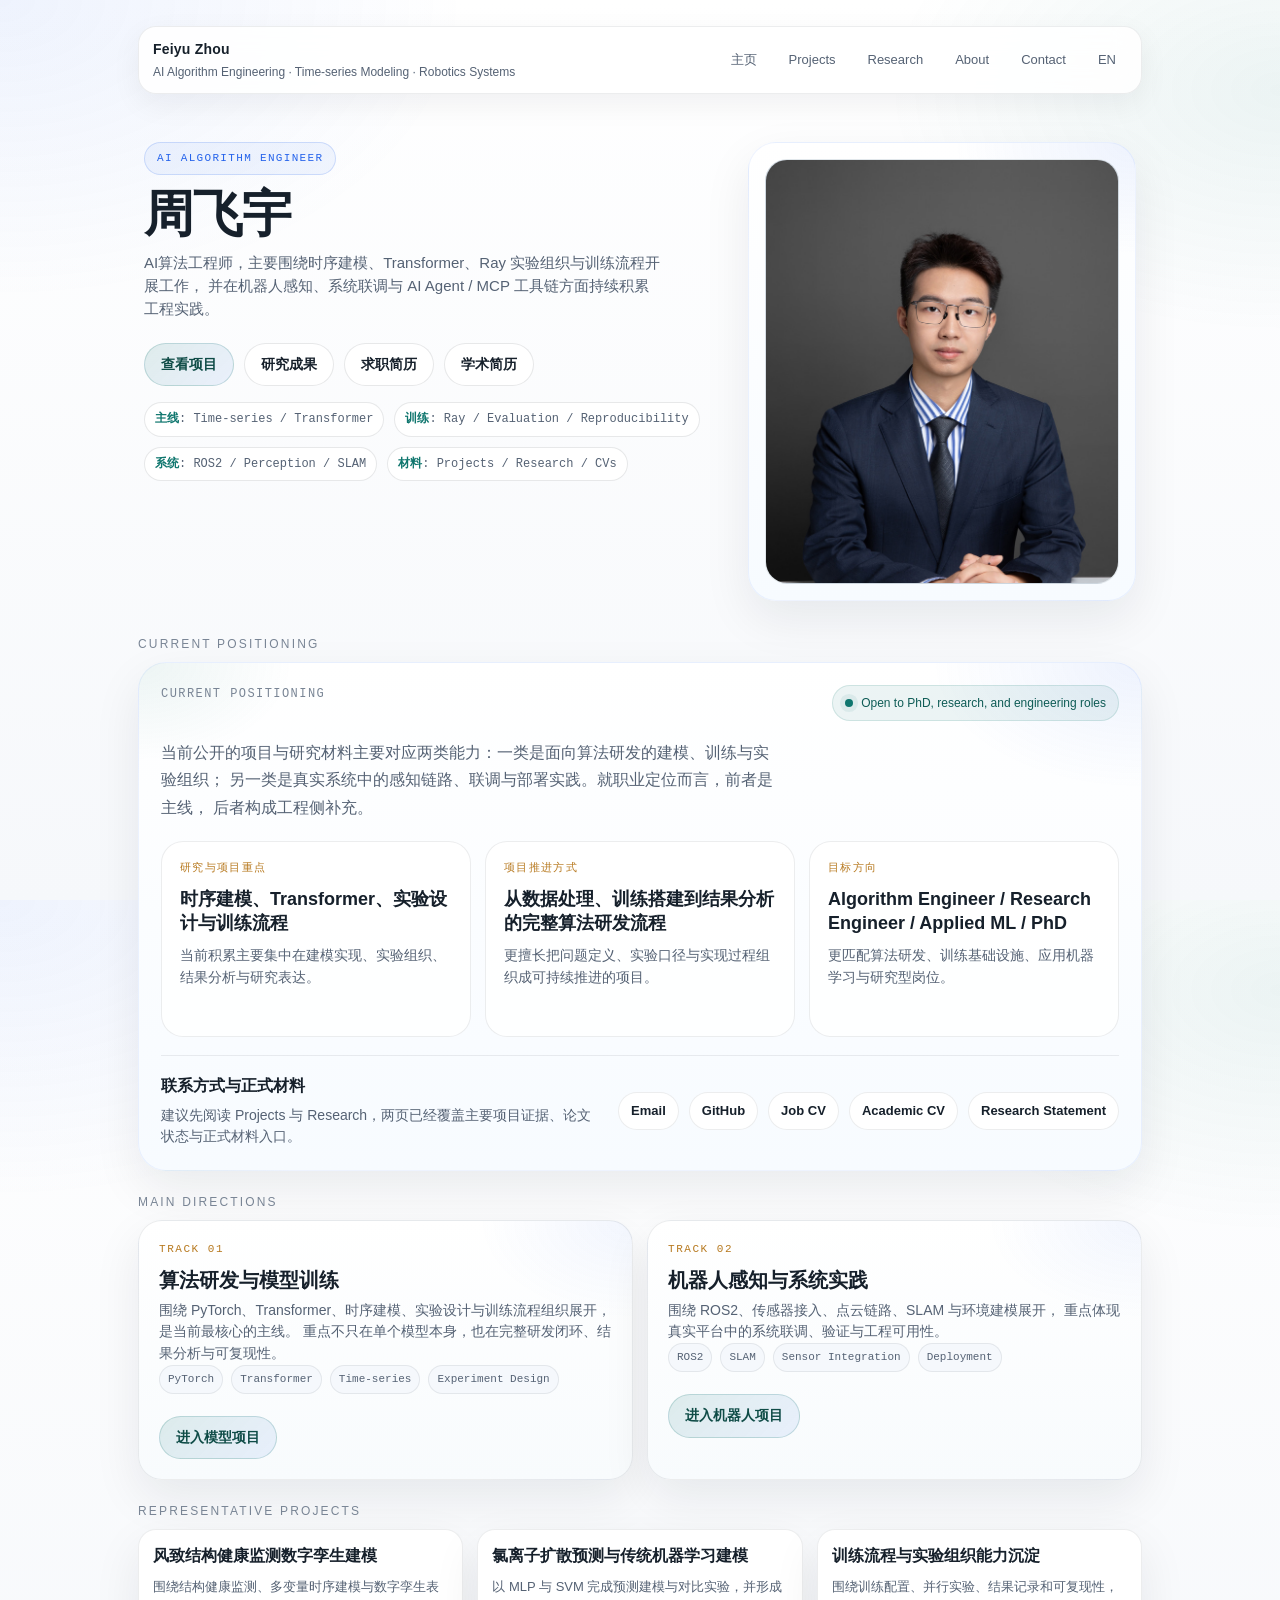
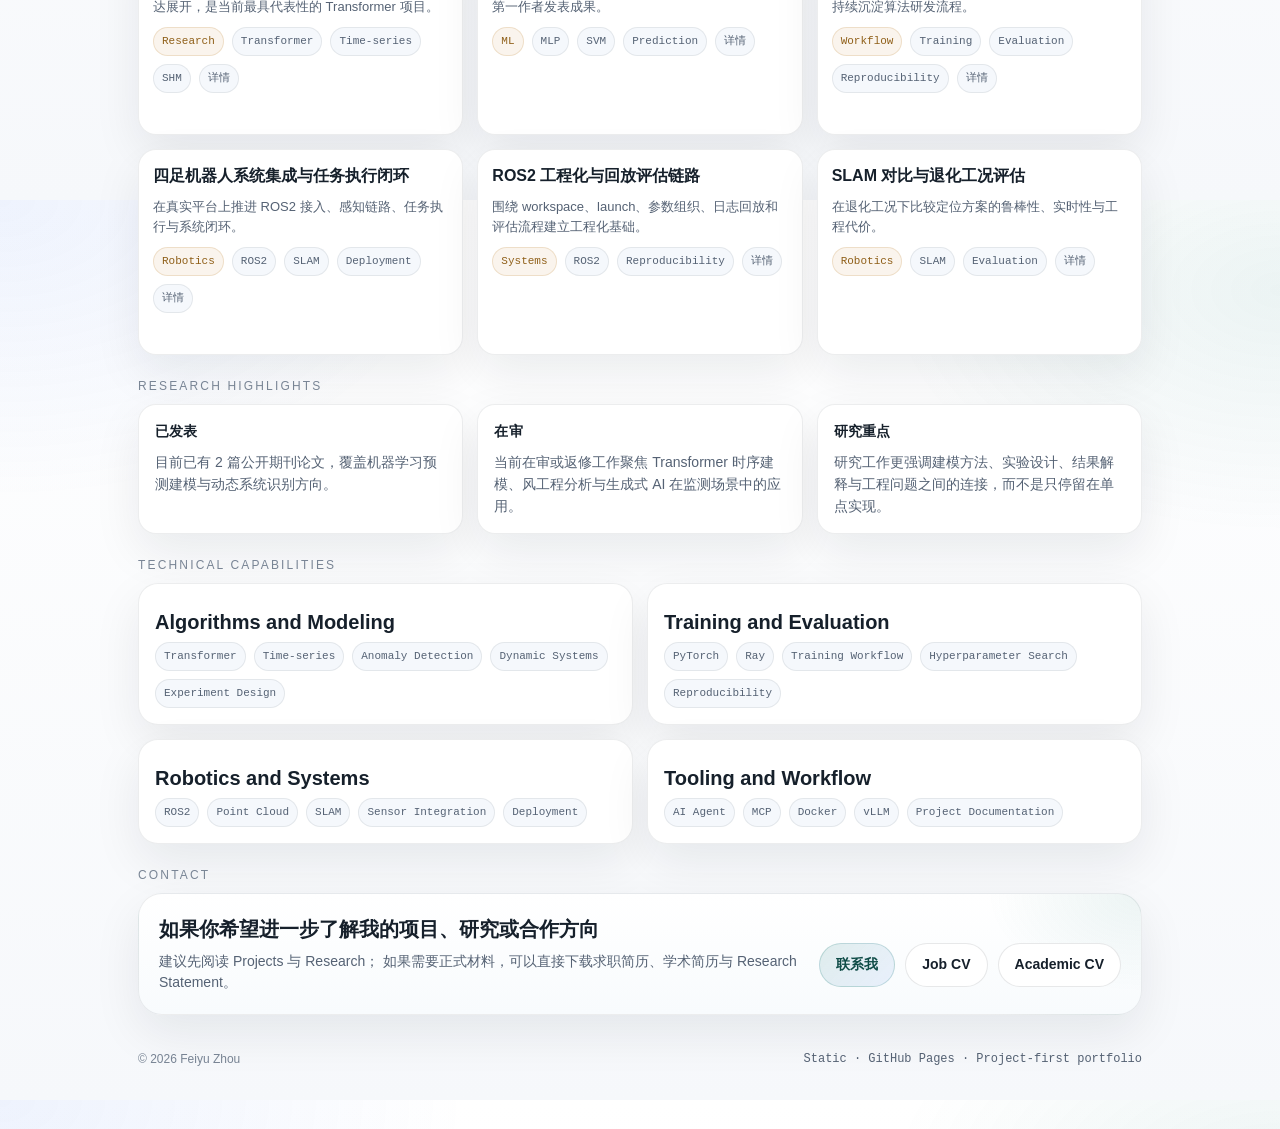
==== commit 0080a14c: "Refine homepage positioning cards" ====
--- a/index.html
+++ b/index.html
@@ -80,19 +80,19 @@
 
           <div class="positioning-redesign-grid">
             <article class="positioning-card">
-              <span class="positioning-label">当前重点</span>
+              <span class="positioning-label">研究与项目重点</span>
               <strong>时序建模、Transformer、实验设计与训练流程</strong>
-              <p>重点放在问题定义、模型实现、实验口径、结果验证与研究表达能力。</p>
+              <p>当前积累主要集中在建模实现、实验组织、结果分析与研究表达。</p>
             </article>
 
             <article class="positioning-card">
-              <span class="positioning-label">项目类型</span>
-              <strong>可从数据处理、训练搭建到结果分析完整推进算法型项目</strong>
-              <p>尤其适合需要建模能力与工程执行同时到位的研发任务。</p>
+              <span class="positioning-label">项目推进方式</span>
+              <strong>从数据处理、训练搭建到结果分析的完整算法研发流程</strong>
+              <p>更擅长把问题定义、实验口径与实现过程组织成可持续推进的项目。</p>
             </article>
 
             <article class="positioning-card">
-              <span class="positioning-label">目标岗位</span>
+              <span class="positioning-label">目标方向</span>
               <strong>Algorithm Engineer / Research Engineer / Applied ML / PhD</strong>
               <p>更匹配算法研发、训练基础设施、应用机器学习与研究型岗位。</p>
             </article>
